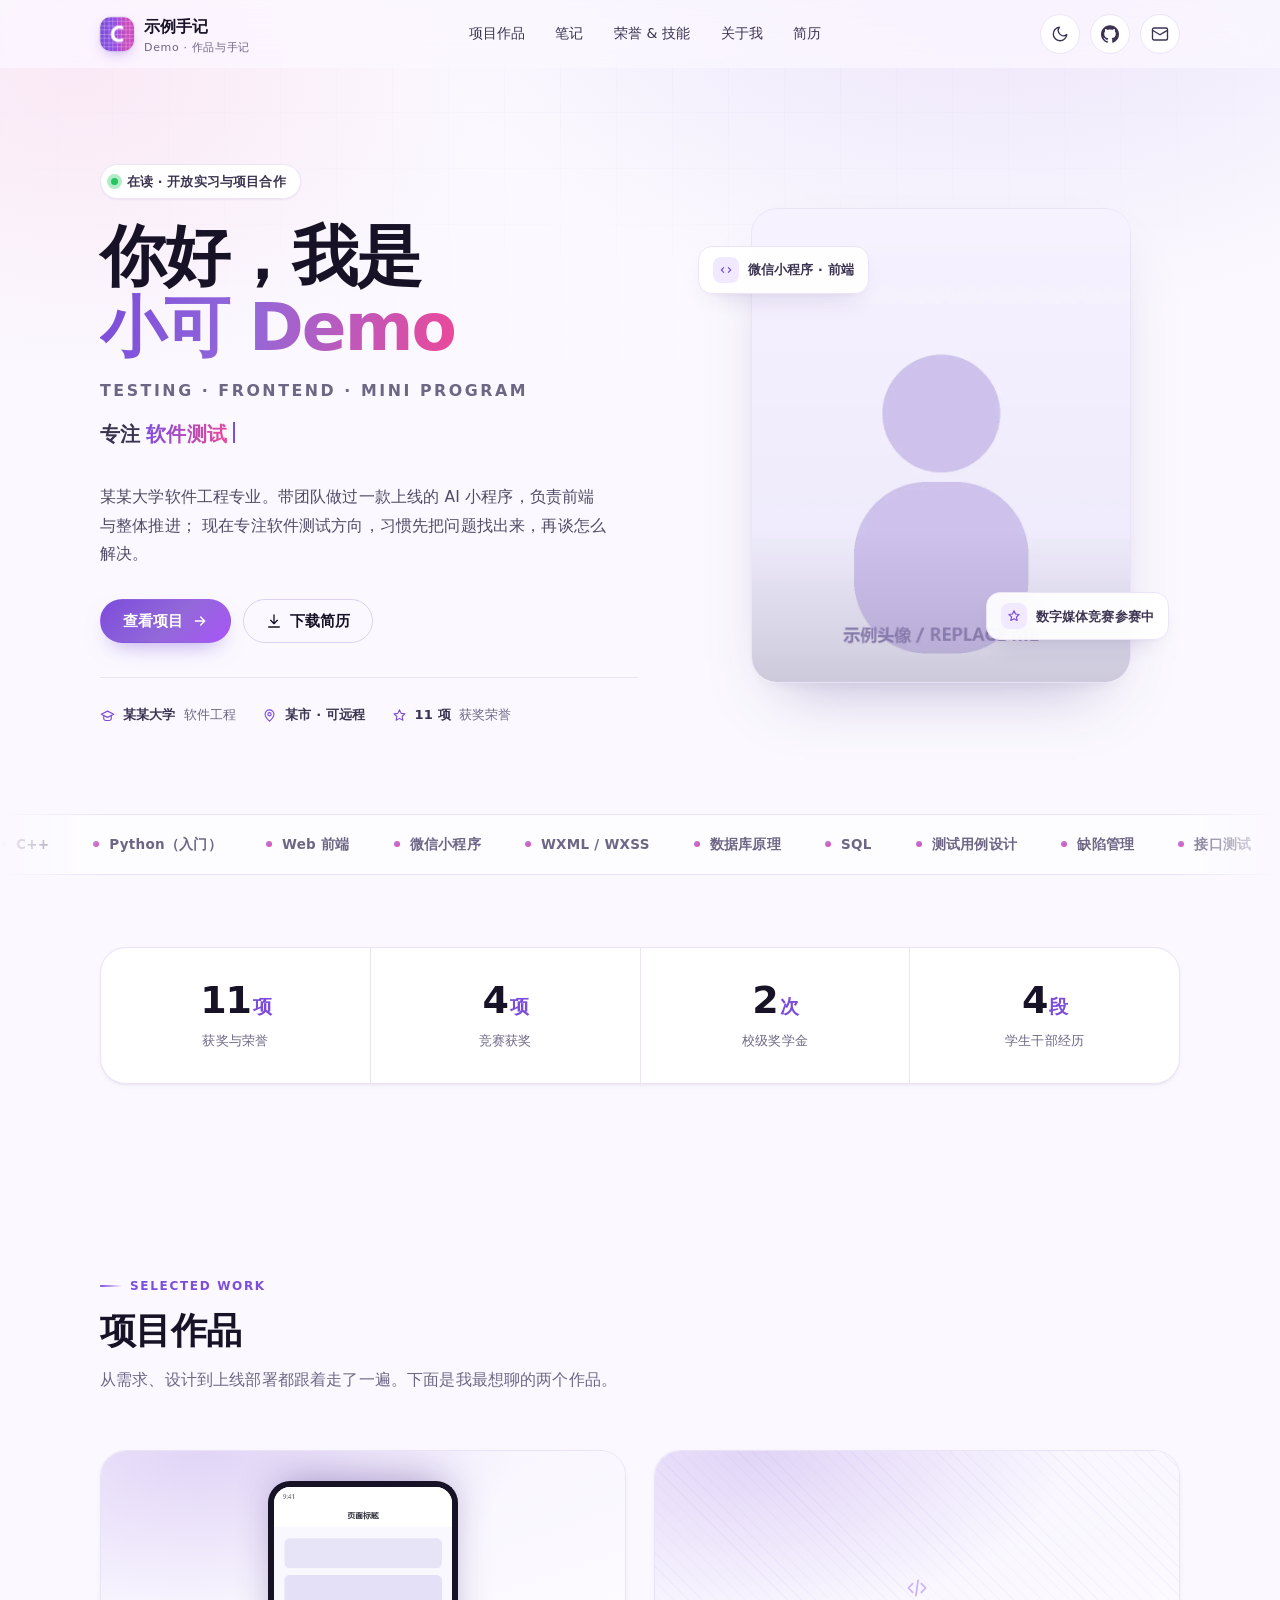
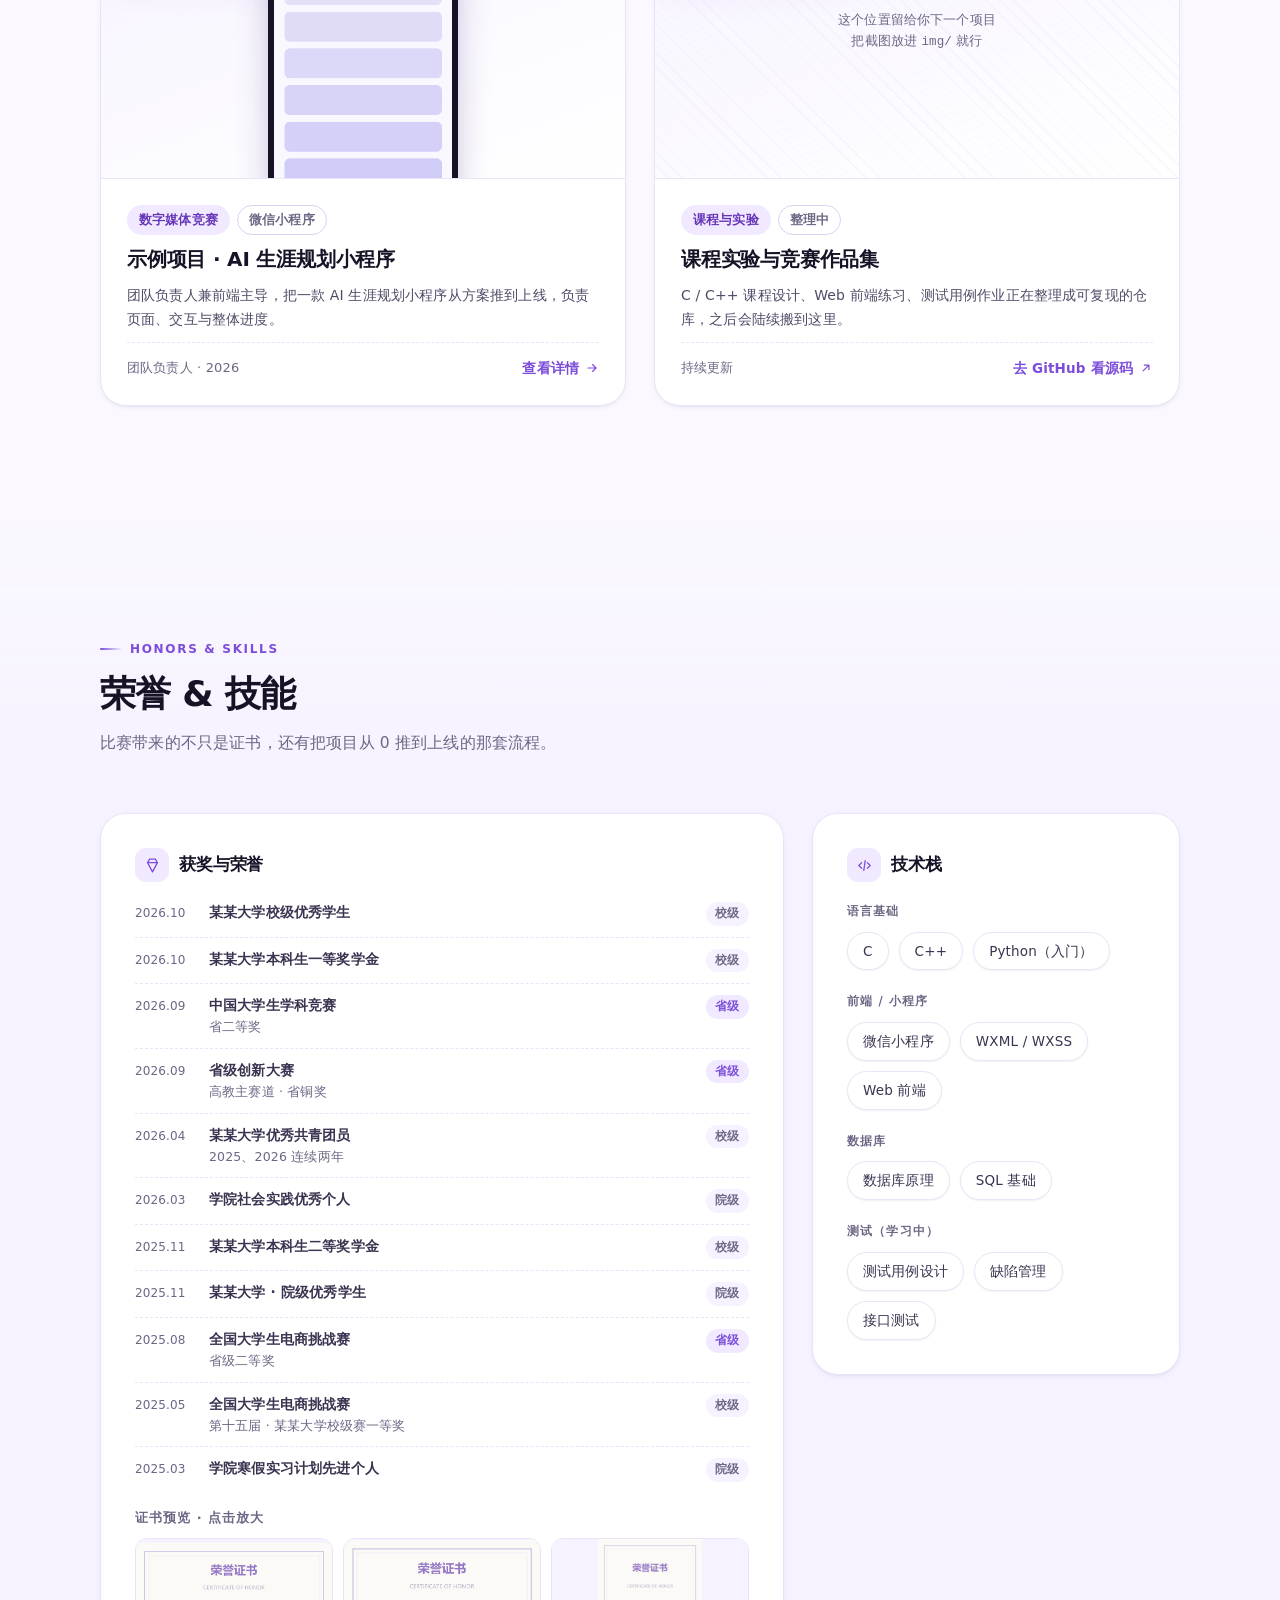
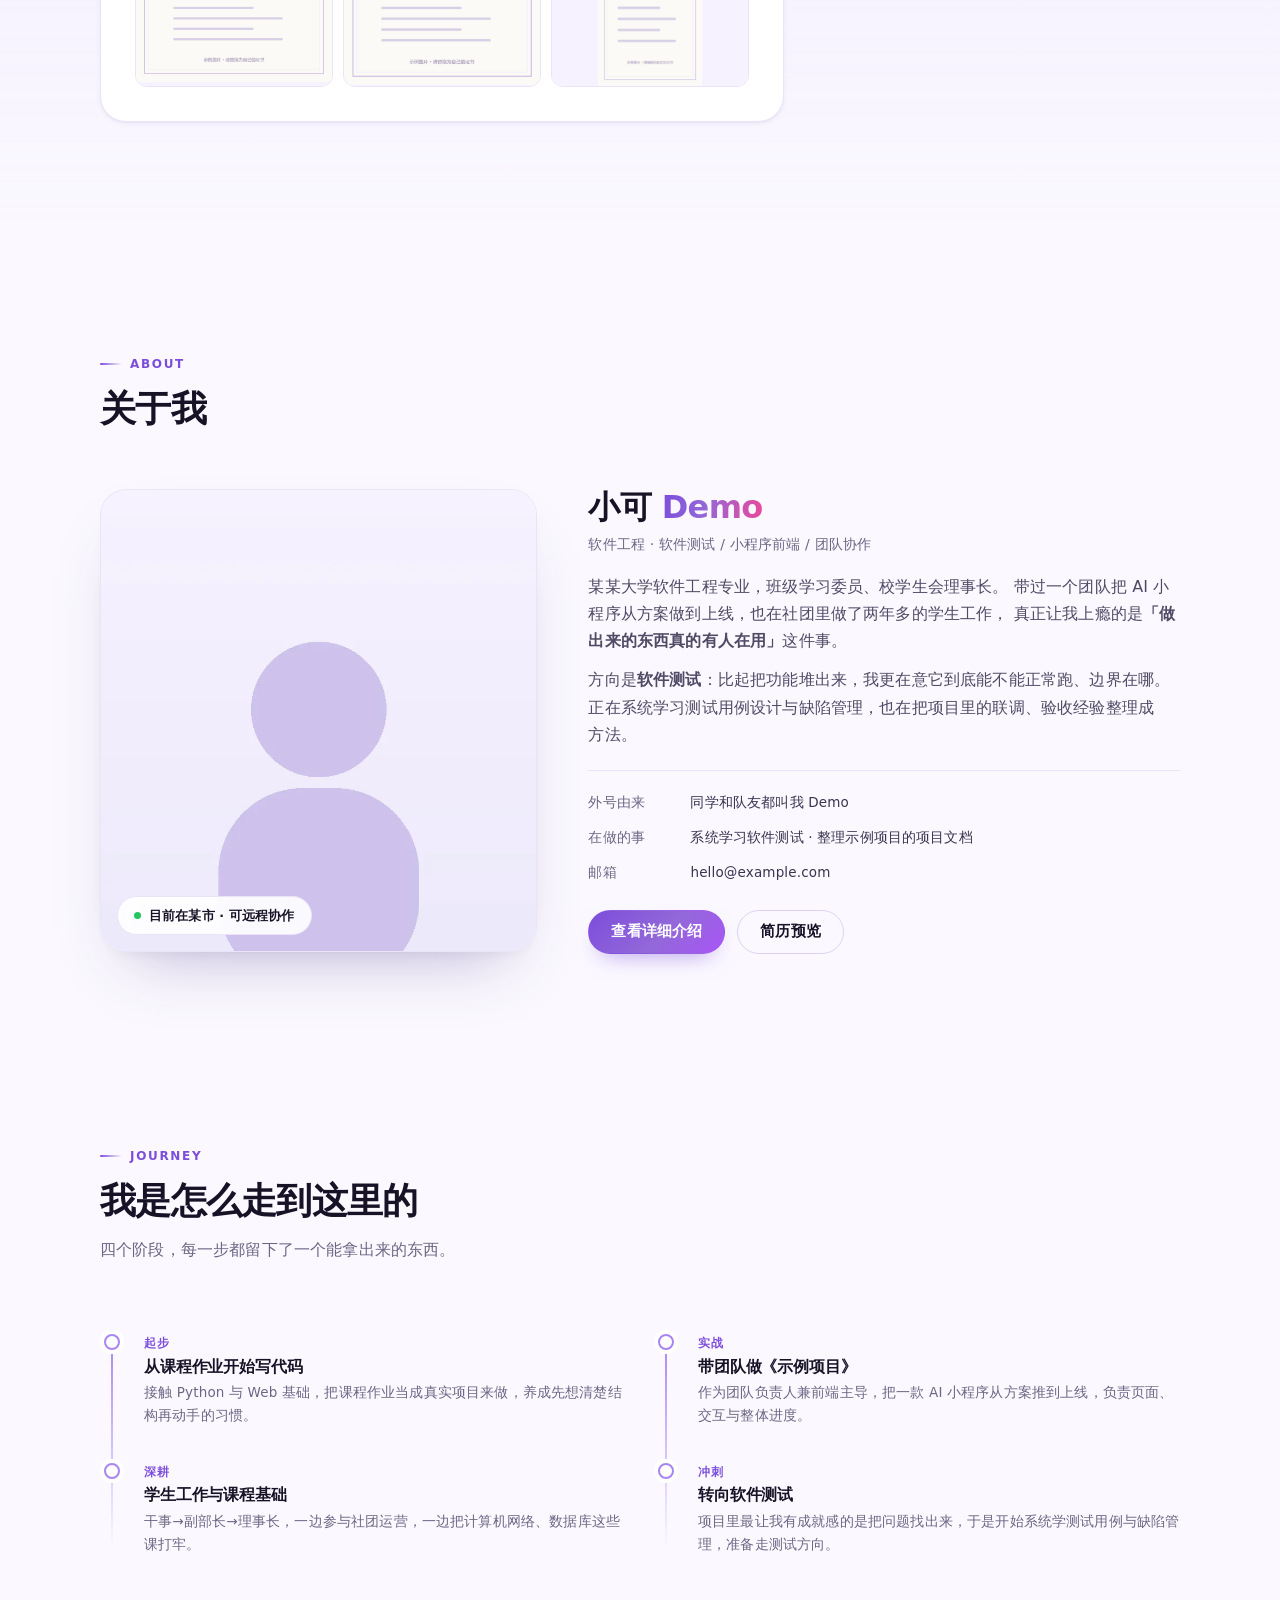
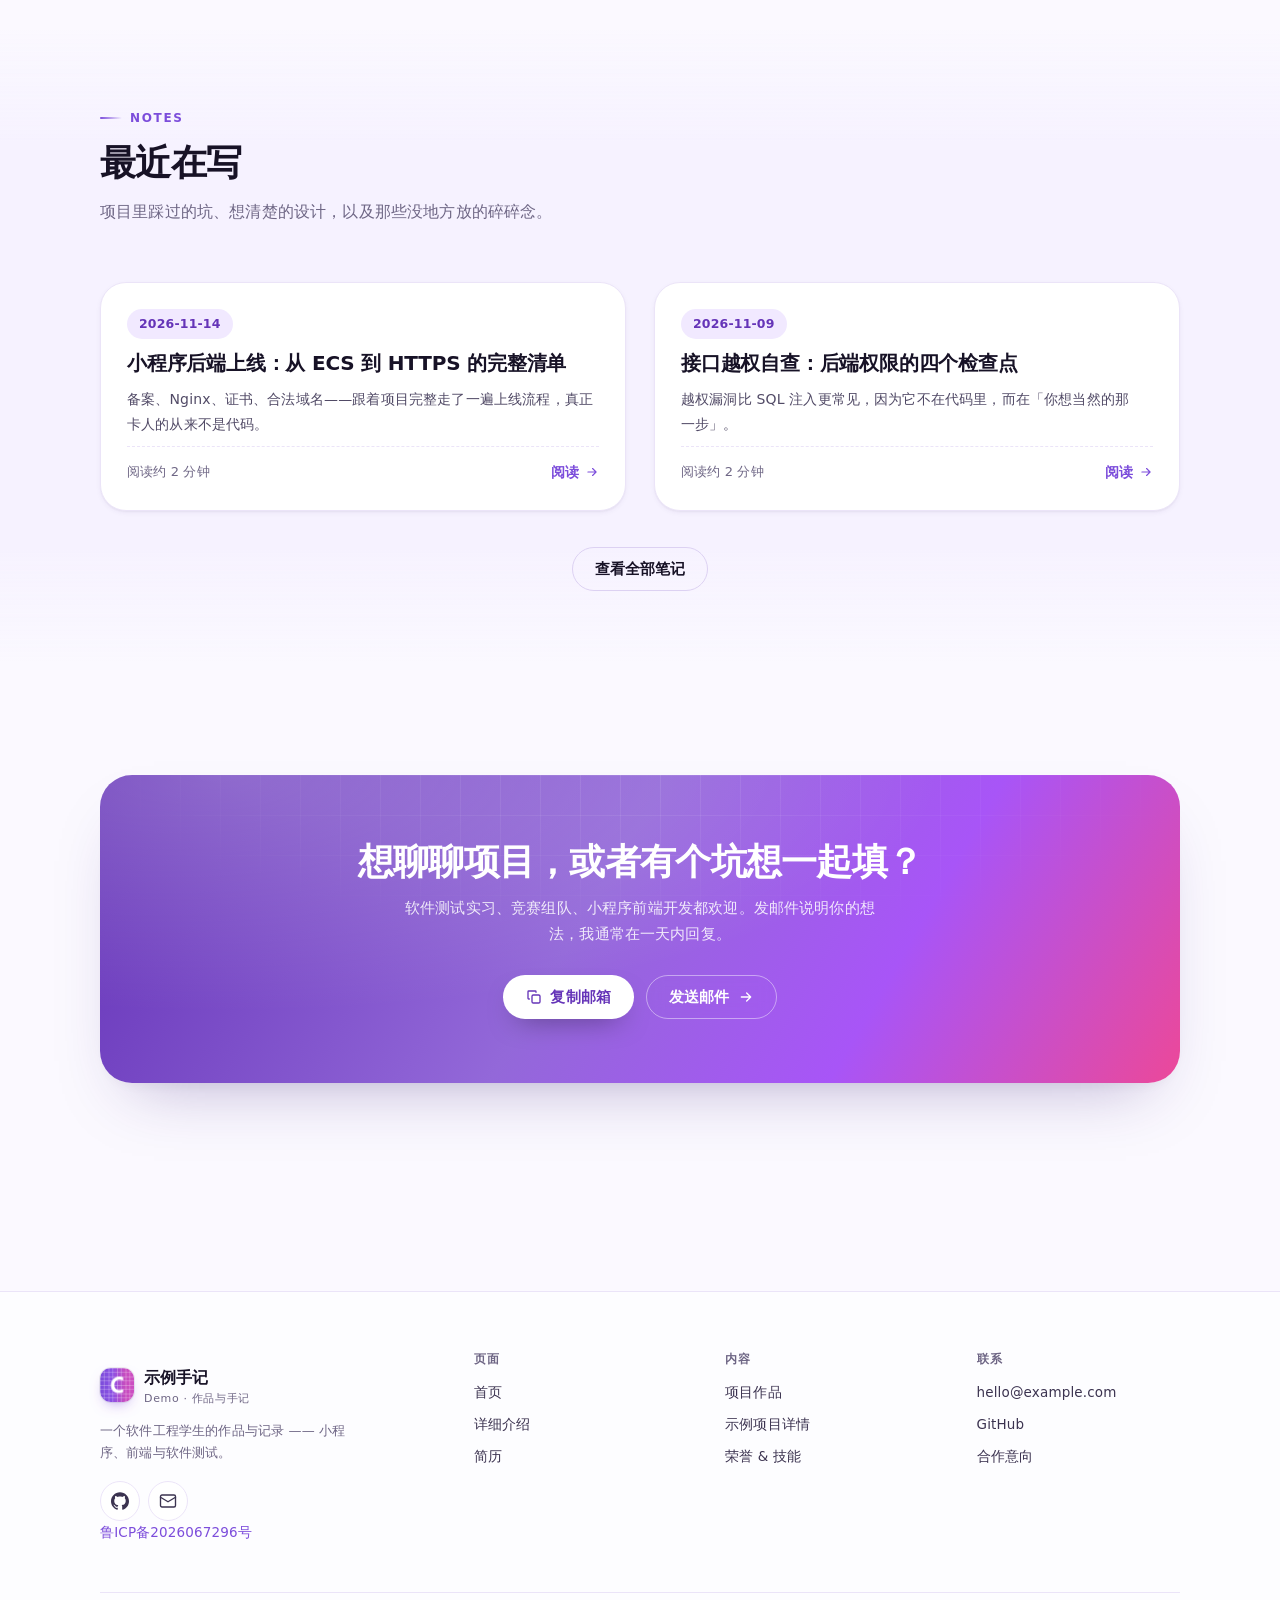
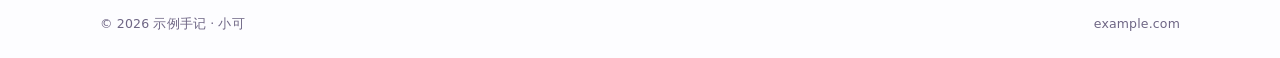
==== index.html @ 7bf8a76c "初始化：个人网站模板（纯静态 · 零依赖） - 首页 / 关于我 / 项目详情 / 简历 / 笔记 / 404 六个页面 - 响应式 + 深色模式 + 画廊灯箱 + 简历按设备切换 - 所有个人内容已" ====
<!DOCTYPE html>
<html lang="zh-CN" data-theme="light">
<head>
    <meta charset="UTF-8">
    <meta name="viewport" content="width=device-width, initial-scale=1">
    <title>小可 | 示例手记</title>
    <meta name="description" content="小可，某某大学软件工程在读。方向软件测试，带团队做过 AI 小程序、负责前端与项目推进，作品《示例项目》团队负责人。">
    <meta name="author" content="小可">
    <meta name="keywords" content="小可,Demo,某某大学,软件工程,软件测试,微信小程序,前端开发,个人作品集">
    <meta name="theme-color" content="#FBF9FF">
    <meta name="robots" content="index,follow">
    <link rel="canonical" href="https://example.com/">

    <!-- 分享卡片：微信/QQ/微博/Twitter 抓取这些标签 -->
    <meta property="og:type" content="profile">
    <meta property="og:site_name" content="示例手记">
    <meta property="og:locale" content="zh_CN">
    <meta property="og:title" content="小可 | 软件工程 · AI 应用与小程序开发">
    <meta property="og:description" content="软件测试方向，带团队做过 AI 小程序、负责前端与项目推进。作品《示例项目》团队负责人。">
    <meta property="og:url" content="https://example.com/">
    <meta property="og:image" content="https://example.com/img/og-cover.jpg">
    <meta property="og:image:width" content="1200">
    <meta property="og:image:height" content="630">
    <meta name="twitter:card" content="summary_large_image">
    <meta name="twitter:title" content="小可 | 软件工程 · AI 应用与小程序开发">
    <meta name="twitter:description" content="软件测试方向，带团队做过 AI 小程序、负责前端与项目推进。">
    <meta name="twitter:image" content="https://example.com/img/og-cover.jpg">

    <link rel="icon" href="favicon.ico" sizes="any">
    <link rel="icon" href="img/favicon-32.png" type="image/png" sizes="32x32">
    <link rel="apple-touch-icon" href="img/apple-touch-icon.png">
    <link rel="manifest" href="site.webmanifest">
    <link rel="stylesheet" href="css/main.css?v=20261116a">

    <!-- 先套用主题，避免暗色模式下刷新闪白；同时标记 JS 可用 -->
    <script>
        (function () {
            var root = document.documentElement;
            try {
                var t = localStorage.getItem('coco-theme');
                if (!t) t = matchMedia('(prefers-color-scheme: dark)').matches ? 'dark' : 'light';
                root.setAttribute('data-theme', t);
            } catch (e) {}
            root.classList.add('js');
            /* 兜底：2.5 秒后动画脚本仍未接手，就把内容全部显示出来，避免白屏 */
            setTimeout(function () {
                if (!root.hasAttribute('data-reveal-ready')) root.classList.remove('js');
            }, 2500);
        })();
    </script>
    <script src="js/main.js?v=20261116a" defer></script>
    <script src="js/analytics.js?v=20261116a" defer></script>

    <script type="application/ld+json">
    {
      "@context": "https://schema.org",
      "@type": "Person",
      "name": "小可",
      "alternateName": "Demo",
      "url": "https://example.com/",
      "image": "https://example.com/img/avatar.jpg",
      "jobTitle": "软件工程学生",
      "school": "某某大学",
      "knowsAbout": ["Python", "Django", "微信小程序", "PostgreSQL", "大模型应用"],
      "award": [
        "第19届中国大学生学科竞赛 省二等奖",
        "全国大学生电商挑战赛 省级二等奖",
        "全国大学生电商挑战赛 某某大学校级赛一等奖",
        "某某大学本科生一等奖学金",
        "某某大学校级优秀学生",
        "某某大学优秀共青团员"
      ],
      "description": "某某大学软件工程专业学生，方向软件测试，带团队做过 AI 小程序并负责前端与项目推进。"
    }
    </script>
</head>
<body>
    <a class="skip-link" href="#main">跳到主要内容</a>
    <div class="scroll-progress" aria-hidden="true"></div>

    <!-- ================= 导航 ================= -->
    <header class="nav">
        <div class="nav__inner">
            <a class="brand" href="index.html" aria-label="示例手记，返回首页">
                <span class="brand__mark" aria-hidden="true">C</span>
                <span>示例手记<span class="brand__sub">Demo · 作品与手记</span></span>
            </a>

            <nav class="nav__links" id="nav-links" aria-label="主导航">
                <a href="index.html#project" data-nav="project">项目作品</a>
                <a href="notes/index.html" data-nav="notes">笔记</a>
                <a href="index.html#award" data-nav="award">荣誉 &amp; 技能</a>
                <a href="about.html" data-nav="about">关于我</a>
                <a href="resume.html" data-nav="resume">简历</a>
            </nav>

            <div class="nav__actions">
                <button class="icon-btn" type="button" data-theme-toggle aria-label="切换深色模式" aria-pressed="false">
                    <svg class="i-moon" viewBox="0 0 24 24" fill="none" stroke="currentColor" stroke-width="1.8" stroke-linecap="round" stroke-linejoin="round" aria-hidden="true"><path d="M21 12.8A9 9 0 1 1 11.2 3a7 7 0 0 0 9.8 9.8Z"/></svg>
                    <svg class="i-sun" viewBox="0 0 24 24" fill="none" stroke="currentColor" stroke-width="1.8" stroke-linecap="round" stroke-linejoin="round" aria-hidden="true"><circle cx="12" cy="12" r="4"/><path d="M12 2v2M12 20v2M2 12h2M20 12h2M4.9 4.9l1.4 1.4M17.7 17.7l1.4 1.4M19.1 4.9l-1.4 1.4M6.3 17.7l-1.4 1.4"/></svg>
                </button>
                <a class="icon-btn" href="https://github.com/your-github" target="_blank" rel="noopener" aria-label="GitHub" data-track="github">
                    <svg viewBox="0 0 24 24" fill="currentColor" aria-hidden="true"><path d="M12 .297c-6.63 0-12 5.373-12 12 0 5.303 3.438 9.8 8.205 11.385.6.113.82-.258.82-.577 0-.285-.01-1.04-.015-2.04-3.338.724-4.042-1.61-4.042-1.61C4.422 18.07 3.633 17.7 3.633 17.7c-1.087-.744.084-.729.084-.729 1.205.084 1.838 1.236 1.838 1.236 1.07 1.835 2.809 1.305 3.495.998.108-.776.417-1.305.76-1.605-2.665-.3-5.466-1.332-5.466-5.93 0-1.31.465-2.38 1.235-3.22-.135-.303-.54-1.523.105-3.176 0 0 1.005-.322 3.3 1.23.96-.267 1.98-.399 3-.405 1.02.006 2.04.138 3 .405 2.28-1.552 3.285-1.23 3.285-1.23.645 1.653.24 2.873.12 3.176.765.84 1.23 1.91 1.23 3.22 0 4.61-2.805 5.625-5.475 5.92.42.36.81 1.096.81 2.22 0 1.606-.015 2.896-.015 3.286 0 .315.21.69.825.57C20.565 22.092 24 17.592 24 12.297c0-6.627-5.373-12-12-12"/></svg>
                </a>
                <a class="icon-btn" href="mailto:hello@example.com" aria-label="邮箱" data-track="email-click">
                    <svg viewBox="0 0 24 24" fill="none" stroke="currentColor" stroke-width="1.8" stroke-linecap="round" stroke-linejoin="round" aria-hidden="true"><rect x="2" y="4" width="20" height="16" rx="2"/><path d="m2 7 10 6 10-6"/></svg>
                </a>
                <button class="nav__toggle" type="button" aria-label="打开菜单" aria-expanded="false" aria-controls="nav-links">
                    <span></span><span></span><span></span>
                </button>
            </div>
        </div>
    </header>

    <main id="main">
        <!-- ================= 首屏 ================= -->
        <section class="hero">
            <div class="wrap hero__grid">
                <div class="hero__copy">
                    <span class="status-badge" data-reveal>
                        <span class="pulse" aria-hidden="true"></span>
                        在读 · 开放实习与项目合作
                    </span>

                    <h1 class="hero__title" data-reveal style="--d:60ms">
                        你好，我是
                        <span class="gradient-text">小可&nbsp;Demo</span>
                        <span class="en">Testing · Frontend · Mini Program</span>
                    </h1>

                    <p class="rotator" data-reveal style="--d:120ms"
                       data-rotator='["软件测试","微信小程序","前端开发","团队统筹"]'>
                        专注 <span class="rotator__text">软件测试</span><i class="rotator__caret" aria-hidden="true"></i>
                    </p>

                    <p class="hero__desc" data-reveal style="--d:180ms">
                        某某大学软件工程专业。带团队做过一款上线的 AI 小程序，负责前端与整体推进；
                        现在专注软件测试方向，习惯先把问题找出来，再谈怎么解决。
                    </p>

                    <div class="hero__cta" data-reveal style="--d:240ms">
                        <a class="btn btn--primary" href="#project">
                            查看项目
                            <svg viewBox="0 0 24 24" fill="none" stroke="currentColor" stroke-width="2" stroke-linecap="round" stroke-linejoin="round" aria-hidden="true"><path d="M5 12h14M13 6l6 6-6 6"/></svg>
                        </a>
                        <a class="btn btn--ghost" href="resume.pdf" download data-track="resume-download">
                            <svg viewBox="0 0 24 24" fill="none" stroke="currentColor" stroke-width="2" stroke-linecap="round" stroke-linejoin="round" aria-hidden="true"><path d="M12 3v12M7 11l5 5 5-5M4 21h16"/></svg>
                            下载简历
                        </a>
                    </div>

                    <div class="hero__facts" data-reveal style="--d:300ms">
                        <span class="fact">
                            <svg viewBox="0 0 24 24" fill="none" stroke="currentColor" stroke-width="1.8" stroke-linecap="round" stroke-linejoin="round" aria-hidden="true"><path d="M22 10 12 5 2 10l10 5 10-5Z"/><path d="M6 12v5c0 1.7 2.7 3 6 3s6-1.3 6-3v-5"/></svg>
                            <b>某某大学</b> 软件工程
                        </span>
                        <span class="fact">
                            <svg viewBox="0 0 24 24" fill="none" stroke="currentColor" stroke-width="1.8" stroke-linecap="round" stroke-linejoin="round" aria-hidden="true"><path d="M12 21s7-6.3 7-11a7 7 0 1 0-14 0c0 4.7 7 11 7 11Z"/><circle cx="12" cy="10" r="2.6"/></svg>
                            <b>某市 · 可远程</b>
                        </span>
                        <span class="fact">
                            <svg viewBox="0 0 24 24" fill="none" stroke="currentColor" stroke-width="1.8" stroke-linecap="round" stroke-linejoin="round" aria-hidden="true"><path d="m12 3 2.6 5.6 6.1.8-4.5 4.2 1.2 6-5.4-3-5.4 3 1.2-6L3.3 9.4l6.1-.8L12 3Z"/></svg>
                            <b>11 项</b> 获奖荣誉
                        </span>
                    </div>
                </div>

                <div class="portrait" data-reveal style="--d:200ms">
                    <div class="portrait__frame" data-fallback-host>
                        <picture>
                            <source srcset="img/avatar.webp" type="image/webp">
                            <img src="img/avatar.jpg" alt="小可的照片" width="800" height="1066" data-fallback fetchpriority="high">
                        </picture>
                        <div class="portrait__empty">
                            <svg viewBox="0 0 24 24" width="28" height="28" fill="none" stroke="currentColor" stroke-width="1.6" stroke-linecap="round" aria-hidden="true"><circle cx="12" cy="8" r="4"/><path d="M4 21a8 8 0 0 1 16 0"/></svg>
                            <span>把照片放到<br><code>img/avatar.jpg</code></span>
                        </div>
                    </div>

                    <div class="float-card float-card--tl">
                        <span class="ic" aria-hidden="true">
                            <svg viewBox="0 0 24 24" fill="none" stroke="currentColor" stroke-width="2" stroke-linecap="round" stroke-linejoin="round"><path d="m8 8-4 4 4 4M16 8l4 4-4 4"/></svg>
                        </span>
                        微信小程序 · 前端
                    </div>
                    <div class="float-card float-card--br">
                        <span class="ic" aria-hidden="true">
                            <svg viewBox="0 0 24 24" fill="none" stroke="currentColor" stroke-width="2" stroke-linecap="round" stroke-linejoin="round"><path d="m12 3 2.6 5.6 6.1.8-4.5 4.2 1.2 6-5.4-3-5.4 3 1.2-6L3.3 9.4l6.1-.8L12 3Z"/></svg>
                        </span>
                        数字媒体竞赛参赛中
                    </div>
                </div>
            </div>
        </section>

        <!-- ================= 技能跑马灯 ================= -->
        <div class="marquee" aria-hidden="true">
            <div class="marquee__track">
                <div class="marquee__group">
                    <span class="marquee__item">C++</span>
                    <span class="marquee__item">Python（入门）</span>
                    <span class="marquee__item">Web 前端</span>
                    <span class="marquee__item">微信小程序</span>
                    <span class="marquee__item">WXML / WXSS</span>
                    <span class="marquee__item">数据库原理</span>
                    <span class="marquee__item">SQL</span>
                    <span class="marquee__item">测试用例设计</span>
                    <span class="marquee__item">缺陷管理</span>
                    <span class="marquee__item">接口测试</span>
                </div>
                <div class="marquee__group">
                    <span class="marquee__item">C++</span>
                    <span class="marquee__item">Python（入门）</span>
                    <span class="marquee__item">Web 前端</span>
                    <span class="marquee__item">微信小程序</span>
                    <span class="marquee__item">WXML / WXSS</span>
                    <span class="marquee__item">数据库原理</span>
                    <span class="marquee__item">SQL</span>
                    <span class="marquee__item">测试用例设计</span>
                    <span class="marquee__item">缺陷管理</span>
                    <span class="marquee__item">接口测试</span>
                </div>
            </div>
        </div>

        <!-- ================= 数据 ================= -->
        <section class="section section--tight">
            <div class="wrap">
                <div class="stats" data-reveal>
                    <div class="stat">
                        <span class="stat__num"><span data-count="11">0</span><span class="suffix">项</span></span>
                        <span class="stat__label">获奖与荣誉</span>
                    </div>
                    <div class="stat">
                        <span class="stat__num"><span data-count="4">0</span><span class="suffix">项</span></span>
                        <span class="stat__label">竞赛获奖</span>
                    </div>
                    <div class="stat">
                        <span class="stat__num"><span data-count="2">0</span><span class="suffix">次</span></span>
                        <span class="stat__label">校级奖学金</span>
                    </div>
                    <div class="stat">
                        <span class="stat__num"><span data-count="4">0</span><span class="suffix">段</span></span>
                        <span class="stat__label">学生干部经历</span>
                    </div>
                </div>
            </div>
        </section>

        <!-- ================= 项目作品 ================= -->
        <section class="section" id="project">
            <div class="wrap">
                <div class="section-head" data-reveal>
                    <span class="eyebrow">Selected Work</span>
                    <h2 class="section-title">项目作品</h2>
                    <p class="section-desc">从需求、设计到上线部署都跟着走了一遍。下面是我最想聊的两个作品。</p>
                </div>

                <div class="cards">
                    <!-- 项目一 -->
                    <article class="card" data-reveal>
                        <div class="card__media card__media--phone" data-fallback-host>
                            <div class="phone">
                                <img src="img/zhiyin.png" alt="示例项目小程序界面" width="631" height="1400" loading="lazy" data-fallback>
                            </div>
                            <div class="media-placeholder">
                                <svg viewBox="0 0 24 24" fill="none" stroke="currentColor" stroke-width="1.6" stroke-linecap="round" stroke-linejoin="round" aria-hidden="true"><rect x="6" y="2" width="12" height="20" rx="3"/><path d="M11 18h2"/></svg>
                                <span>把小程序截图放到<br><code>img/zhiyin.png</code></span>
                            </div>
                        </div>
                        <div class="card__body">
                            <div class="card__meta">
                                <span class="chip">数字媒体竞赛</span>
                                <span class="chip chip--outline">微信小程序</span>
                            </div>
                            <h3 class="card__title"><a class="card__stretch" href="detail.html">示例项目 · AI 生涯规划小程序</a></h3>
                            <p class="card__text">团队负责人兼前端主导，把一款 AI 生涯规划小程序从方案推到上线，负责页面、交互与整体进度。</p>
                            <div class="card__foot">
                                <span>团队负责人 · 2026</span>
                                <span class="arrow-link">
                                    查看详情
                                    <svg viewBox="0 0 24 24" fill="none" stroke="currentColor" stroke-width="2" stroke-linecap="round" stroke-linejoin="round" aria-hidden="true"><path d="M5 12h14M13 6l6 6-6 6"/></svg>
                                </span>
                            </div>
                        </div>
                    </article>

                    <!-- 项目二：占位卡片，换成你自己的项目即可 -->
                    <article class="card" data-reveal style="--d:100ms">
                        <div class="card__media">
                            <div class="media-placeholder" style="display:grid">
                                <svg viewBox="0 0 24 24" fill="none" stroke="currentColor" stroke-width="1.6" stroke-linecap="round" stroke-linejoin="round" aria-hidden="true"><path d="m8 8-4 4 4 4M16 8l4 4-4 4"/><path d="M13 5l-2 14"/></svg>
                                <span>这个位置留给你下一个项目<br>把截图放进 <code>img/</code> 就行</span>
                            </div>
                        </div>
                        <div class="card__body">
                            <div class="card__meta">
                                <span class="chip">课程与实验</span>
                                <span class="chip chip--outline">整理中</span>
                            </div>
                            <h3 class="card__title">课程实验与竞赛作品集</h3>
                            <p class="card__text">C / C++ 课程设计、Web 前端练习、测试用例作业正在整理成可复现的仓库，之后会陆续搬到这里。</p>
                            <div class="card__foot">
                                <span>持续更新</span>
                                <a class="arrow-link" href="https://github.com/your-github" target="_blank" rel="noopener">
                                    去 GitHub 看源码
                                    <svg viewBox="0 0 24 24" fill="none" stroke="currentColor" stroke-width="2" stroke-linecap="round" stroke-linejoin="round" aria-hidden="true"><path d="M7 17 17 7M9 7h8v8"/></svg>
                                </a>
                            </div>
                        </div>
                    </article>
                </div>
            </div>
        </section>

        <!-- ================= 荣誉 & 技能 ================= -->
        <section class="section section--alt" id="award">
            <div class="wrap">
                <div class="section-head" data-reveal>
                    <span class="eyebrow">Honors &amp; Skills</span>
                    <h2 class="section-title">荣誉 &amp; 技能</h2>
                    <p class="section-desc">比赛带来的不只是证书，还有把项目从 0 推到上线的那套流程。</p>
                </div>

                <div class="grid-aside">
                    <div class="panel" data-reveal>
                        <div class="panel__head">
                            <span class="panel__icon" aria-hidden="true">
                                <svg viewBox="0 0 24 24" fill="none" stroke="currentColor" stroke-width="1.8" stroke-linecap="round" stroke-linejoin="round"><path d="M8 3h8l3 5-7 13L5 8l3-5Z"/><path d="M5 8h14"/></svg>
                            </span>
                            <h3 class="panel__title">获奖与荣誉</h3>
                        </div>
                        <div class="awards">
                            <div class="award">
                                <span class="award__date">2026.10</span>
                                <span class="award__name">某某大学校级优秀学生</span>
                                <span class="award__lv">校级</span>
                            </div>
                            <div class="award">
                                <span class="award__date">2026.10</span>
                                <span class="award__name">某某大学本科生一等奖学金</span>
                                <span class="award__lv">校级</span>
                            </div>
                            <div class="award">
                                <span class="award__date">2026.09</span>
                                <span class="award__name">中国大学生学科竞赛<span>省二等奖</span></span>
                                <span class="award__lv award__lv--top">省级</span>
                            </div>
                            <div class="award">
                                <span class="award__date">2026.09</span>
                                <span class="award__name">省级创新大赛<span>高教主赛道 · 省铜奖</span></span>
                                <span class="award__lv award__lv--top">省级</span>
                            </div>
                            <div class="award">
                                <span class="award__date">2026.04</span>
                                <span class="award__name">某某大学优秀共青团员<span>2025、2026 连续两年</span></span>
                                <span class="award__lv">校级</span>
                            </div>
                            <div class="award">
                                <span class="award__date">2026.03</span>
                                <span class="award__name">学院社会实践优秀个人</span>
                                <span class="award__lv">院级</span>
                            </div>
                            <div class="award">
                                <span class="award__date">2025.11</span>
                                <span class="award__name">某某大学本科生二等奖学金</span>
                                <span class="award__lv">校级</span>
                            </div>
                            <div class="award">
                                <span class="award__date">2025.11</span>
                                <span class="award__name">某某大学 · 院级优秀学生</span>
                                <span class="award__lv">院级</span>
                            </div>
                            <div class="award">
                                <span class="award__date">2025.08</span>
                                <span class="award__name">全国大学生电商挑战赛<span>省级二等奖</span></span>
                                <span class="award__lv award__lv--top">省级</span>
                            </div>
                            <div class="award">
                                <span class="award__date">2025.05</span>
                                <span class="award__name">全国大学生电商挑战赛<span>第十五届 · 某某大学校级赛一等奖</span></span>
                                <span class="award__lv">校级</span>
                            </div>
                            <div class="award">
                                <span class="award__date">2025.03</span>
                                <span class="award__name">学院寒假实习计划先进个人</span>
                                <span class="award__lv">院级</span>
                            </div>
                        </div>

                        <h4 style="margin-top:28px;font-size:13px;color:var(--muted);letter-spacing:.08em;text-transform:uppercase;">证书预览 · 点击放大</h4>
                        <div class="media-grid media-grid--certs" style="margin-top:12px;">
                            <figure class="shot" data-lightbox-item data-fallback-host>
                                <img src="img/cert1.jpg" alt="荣誉证书 1" loading="lazy" data-fallback>
                                <div class="media-placeholder"><span>证书 1<br>待补充</span></div>
                            </figure>
                            <figure class="shot" data-lightbox-item data-fallback-host>
                                <img src="img/cert2.jpg" alt="荣誉证书 2" loading="lazy" data-fallback>
                                <div class="media-placeholder"><span>证书 2<br>待补充</span></div>
                            </figure>
                            <figure class="shot" data-lightbox-item data-fallback-host>
                                <img src="img/cert3.jpg" alt="荣誉证书 3" loading="lazy" data-fallback>
                                <div class="media-placeholder"><span>证书 3<br>待补充</span></div>
                            </figure>
                        </div>
                    </div>

                    <div class="panel" data-reveal style="--d:80ms">
                        <div class="panel__head">
                            <span class="panel__icon" aria-hidden="true">
                                <svg viewBox="0 0 24 24" fill="none" stroke="currentColor" stroke-width="1.8" stroke-linecap="round" stroke-linejoin="round"><path d="m8 8-4 4 4 4M16 8l4 4-4 4"/><path d="M13 5l-2 14"/></svg>
                            </span>
                            <h3 class="panel__title">技术栈</h3>
                        </div>
                        <div class="skillgroups">
                            <div class="skillgroup">
                                <span class="skillgroup__label">语言基础</span>
                                <div class="tagwall">
                                    <span class="tag">C</span>
                                    <span class="tag">C++</span>
                                    <span class="tag">Python（入门）</span>
                                </div>
                            </div>
                            <div class="skillgroup">
                                <span class="skillgroup__label">前端 / 小程序</span>
                                <div class="tagwall">
                                    <span class="tag">微信小程序</span>
                                    <span class="tag">WXML / WXSS</span>
                                    <span class="tag">Web 前端</span>
                                </div>
                            </div>
                            <div class="skillgroup">
                                <span class="skillgroup__label">数据库</span>
                                <div class="tagwall">
                                    <span class="tag">数据库原理</span>
                                    <span class="tag">SQL 基础</span>
                                </div>
                            </div>
                            <div class="skillgroup">
                                <span class="skillgroup__label">测试（学习中）</span>
                                <div class="tagwall">
                                    <span class="tag">测试用例设计</span>
                                    <span class="tag">缺陷管理</span>
                                    <span class="tag">接口测试</span>
                                </div>
                            </div>
                        </div>
                    </div>
                </div>
            </div>
        </section>

        <!-- ================= 关于我 ================= -->
        <section class="section" id="about">
            <div class="wrap">
                <div class="section-head" data-reveal>
                    <span class="eyebrow">About</span>
                    <h2 class="section-title">关于我</h2>
                </div>

                <div class="profile" data-reveal>
                    <div class="profile__photo" data-fallback-host>
                        <picture>
                            <source srcset="img/avatar.webp" type="image/webp">
                            <img src="img/avatar.jpg" alt="小可" width="800" height="1066" loading="lazy" data-fallback>
                        </picture>
                        <div class="portrait__empty">
                            <svg viewBox="0 0 24 24" width="28" height="28" fill="none" stroke="currentColor" stroke-width="1.6" stroke-linecap="round" aria-hidden="true"><circle cx="12" cy="8" r="4"/><path d="M4 21a8 8 0 0 1 16 0"/></svg>
                            <span>照片待放入 <code>img/avatar.jpg</code></span>
                        </div>
                        <span class="profile__badge">
                            <span class="pulse" style="position:relative;width:7px;height:7px;border-radius:50%;background:#22C55E;display:inline-block;"></span>
                            目前在某市 · 可远程协作
                        </span>
                    </div>

                    <div>
                        <h3 class="profile__name">小可 <span class="gradient-text">Demo</span></h3>
                        <p class="profile__role">软件工程 · 软件测试 / 小程序前端 / 团队协作</p>

                        <div class="profile__text">
                            <p>
                                某某大学软件工程专业，班级学习委员、校学生会理事长。
                                带过一个团队把 AI 小程序从方案做到上线，也在社团里做了两年多的学生工作，
                                真正让我上瘾的是<strong>「做出来的东西真的有人在用」</strong>这件事。
                            </p>
                            <p>
                                方向是<strong>软件测试</strong>：比起把功能堆出来，我更在意它到底能不能正常跑、边界在哪。
                                正在系统学习测试用例设计与缺陷管理，也在把项目里的联调、验收经验整理成方法。
                            </p>
                        </div>

                        <div class="dl">
                            <div class="dl__row"><span class="dl__k">外号由来</span><span class="dl__v">同学和队友都叫我 Demo</span></div>
                            <div class="dl__row"><span class="dl__k">在做的事</span><span class="dl__v">系统学习软件测试 · 整理示例项目的项目文档</span></div>
                            <div class="dl__row"><span class="dl__k">邮箱</span><span class="dl__v">hello@example.com</span></div>
                        </div>

                        <div class="row wrapf gap-12" style="margin-top:26px;">
                            <a class="btn btn--primary" href="about.html">查看详细介绍</a>
                            <a class="btn btn--ghost" href="resume.html">简历预览</a>
                        </div>
                    </div>
                </div>
            </div>
        </section>

        <!-- ================= 成长时间轴 ================= -->
        <section class="section section--tight" id="journey">
            <div class="wrap">
                <div class="section-head" data-reveal>
                    <span class="eyebrow">Journey</span>
                    <h2 class="section-title">我是怎么走到这里的</h2>
                    <p class="section-desc">四个阶段，每一步都留下了一个能拿出来的东西。</p>
                </div>

                <div class="grid-2" data-reveal>
                    <div class="timeline">
                        <div class="tl">
                            <span class="tl__tag">起步</span>
                            <h4 class="tl__title">从课程作业开始写代码</h4>
                            <p class="tl__text">接触 Python 与 Web 基础，把课程作业当成真实项目来做，养成先想清楚结构再动手的习惯。</p>
                        </div>
                        <div class="tl">
                            <span class="tl__tag">深耕</span>
                            <h4 class="tl__title">学生工作与课程基础</h4>
                            <p class="tl__text">干事→副部长→理事长，一边参与社团运营，一边把计算机网络、数据库这些课打牢。</p>
                        </div>
                    </div>
                    <div class="timeline">
                        <div class="tl">
                            <span class="tl__tag">实战</span>
                            <h4 class="tl__title">带团队做《示例项目》</h4>
                            <p class="tl__text">作为团队负责人兼前端主导，把一款 AI 小程序从方案推到上线，负责页面、交互与整体进度。</p>
                        </div>
                        <div class="tl">
                            <span class="tl__tag">冲刺</span>
                            <h4 class="tl__title">转向软件测试</h4>
                            <p class="tl__text">项目里最让我有成就感的是把问题找出来，于是开始系统学测试用例与缺陷管理，准备走测试方向。</p>
                        </div>
                    </div>
                </div>
            </div>
        </section>

        <!-- ================= 笔记 ================= -->
        <section class="section section--alt section--tight" id="notes">
            <div class="wrap">
                <div class="section-head" data-reveal>
                    <span class="eyebrow">Notes</span>
                    <h2 class="section-title">最近在写</h2>
                    <p class="section-desc">项目里踩过的坑、想清楚的设计，以及那些没地方放的碎碎念。</p>
                </div>
                <!-- NOTES:START -->
                <div class="cards">
                    <article class="card" data-reveal>
                        <div class="card__body">
                            <div class="card__meta"><span class="chip">2026-11-14</span></div>
                            <h3 class="card__title"><a class="card__stretch" href="notes/2026-11-14-deploy-https.html">小程序后端上线：从 ECS 到 HTTPS 的完整清单</a></h3>
                            <p class="card__text">备案、Nginx、证书、合法域名——跟着项目完整走了一遍上线流程，真正卡人的从来不是代码。</p>
                            <div class="card__foot">
                                <span>阅读约 2 分钟</span>
                                <span class="arrow-link">阅读
                                    <svg viewBox="0 0 24 24" fill="none" stroke="currentColor" stroke-width="2" stroke-linecap="round" stroke-linejoin="round" aria-hidden="true"><path d="M5 12h14M13 6l6 6-6 6"/></svg>
                                </span>
                            </div>
                        </div>
                    </article>
                    <article class="card" data-reveal>
                        <div class="card__body">
                            <div class="card__meta"><span class="chip">2026-11-09</span></div>
                            <h3 class="card__title"><a class="card__stretch" href="notes/2026-11-09-api-permission-audit.html">接口越权自查：后端权限的四个检查点</a></h3>
                            <p class="card__text">越权漏洞比 SQL 注入更常见，因为它不在代码里，而在「你想当然的那一步」。</p>
                            <div class="card__foot">
                                <span>阅读约 2 分钟</span>
                                <span class="arrow-link">阅读
                                    <svg viewBox="0 0 24 24" fill="none" stroke="currentColor" stroke-width="2" stroke-linecap="round" stroke-linejoin="round" aria-hidden="true"><path d="M5 12h14M13 6l6 6-6 6"/></svg>
                                </span>
                            </div>
                        </div>
                    </article>
                </div>
                <!-- NOTES:END -->
                <div class="row wrapf" style="justify-content:center;margin-top:36px;" data-reveal>
                    <a class="btn btn--ghost" href="notes/index.html">查看全部笔记</a>
                </div>
            </div>
        </section>

        <!-- ================= 联系 ================= -->
        <section class="section" id="contact">
            <div class="wrap">
                <div class="cta" data-reveal>
                    <h2 class="cta__title">想聊聊项目，或者有个坑想一起填？</h2>
                    <p class="cta__text">
                        软件测试实习、竞赛组队、小程序前端开发都欢迎。发邮件说明你的想法，我通常在一天内回复。
                    </p>
                    <div class="cta__actions">
                        <button class="btn btn--primary" type="button" data-copy="hello@example.com" data-track="copy-email">
                            <svg viewBox="0 0 24 24" fill="none" stroke="currentColor" stroke-width="2" stroke-linecap="round" stroke-linejoin="round" aria-hidden="true"><rect x="9" y="9" width="12" height="12" rx="2"/><path d="M5 15H4a1 1 0 0 1-1-1V4a1 1 0 0 1 1-1h10a1 1 0 0 1 1 1v1"/></svg>
                            复制邮箱
                        </button>
                        <a class="btn btn--ghost" href="mailto:hello@example.com" data-track="email-click">
                            发送邮件
                            <svg viewBox="0 0 24 24" fill="none" stroke="currentColor" stroke-width="2" stroke-linecap="round" stroke-linejoin="round" aria-hidden="true"><path d="M5 12h14M13 6l6 6-6 6"/></svg>
                        </a>
                    </div>
                </div>
            </div>
        </section>
    </main>

    <!-- ================= 页脚 ================= -->
    <footer class="footer">
        <div class="wrap">
            <div class="footer__grid">
                <div class="footer__brand">
                    <a class="brand" href="index.html">
                        <span class="brand__mark" aria-hidden="true">C</span>
                        <span>示例手记<span class="brand__sub">Demo · 作品与手记</span></span>
                    </a>
                    <p>一个软件工程学生的作品与记录 —— 小程序、前端与软件测试。</p>
                    <div class="footer__social">
                        <a class="icon-btn" href="https://github.com/your-github" target="_blank" rel="noopener" aria-label="GitHub" data-track="github">
                            <svg viewBox="0 0 24 24" fill="currentColor" aria-hidden="true"><path d="M12 .297c-6.63 0-12 5.373-12 12 0 5.303 3.438 9.8 8.205 11.385.6.113.82-.258.82-.577 0-.285-.01-1.04-.015-2.04-3.338.724-4.042-1.61-4.042-1.61C4.422 18.07 3.633 17.7 3.633 17.7c-1.087-.744.084-.729.084-.729 1.205.084 1.838 1.236 1.838 1.236 1.07 1.835 2.809 1.305 3.495.998.108-.776.417-1.305.76-1.605-2.665-.3-5.466-1.332-5.466-5.93 0-1.31.465-2.38 1.235-3.22-.135-.303-.54-1.523.105-3.176 0 0 1.005-.322 3.3 1.23.96-.267 1.98-.399 3-.405 1.02.006 2.04.138 3 .405 2.28-1.552 3.285-1.23 3.285-1.23.645 1.653.24 2.873.12 3.176.765.84 1.23 1.91 1.23 3.22 0 4.61-2.805 5.625-5.475 5.92.42.36.81 1.096.81 2.22 0 1.606-.015 2.896-.015 3.286 0 .315.21.69.825.57C20.565 22.092 24 17.592 24 12.297c0-6.627-5.373-12-12-12"/></svg>
                        </a>
                        <a class="icon-btn" href="mailto:hello@example.com" aria-label="邮箱">
                            <svg viewBox="0 0 24 24" fill="none" stroke="currentColor" stroke-width="1.8" stroke-linecap="round" stroke-linejoin="round" aria-hidden="true"><rect x="2" y="4" width="20" height="16" rx="2"/><path d="m2 7 10 6 10-6"/></svg>
                        </a>
                    </div>
                </div>

                <div class="footer__col">
                    <h4>页面</h4>
                    <ul>
                        <li><a href="index.html">首页</a></li>
                        <li><a href="about.html">详细介绍</a></li>
                        <li><a href="resume.html">简历</a></li>
                    </ul>
                </div>

                <div class="footer__col">
                    <h4>内容</h4>
                    <ul>
                        <li><a href="index.html#project">项目作品</a></li>
                        <li><a href="detail.html">示例项目详情</a></li>
                        <li><a href="index.html#award">荣誉 &amp; 技能</a></li>
                    </ul>
                </div>

                <div class="footer__col">
                    <h4>联系</h4>
                    <ul>
                        <li><a href="mailto:hello@example.com">hello@example.com</a></li>
                        <li><a href="https://github.com/your-github" target="_blank" rel="noopener">GitHub</a></li>
                        <li><a href="index.html#contact">合作意向</a></li>
                    </ul>
                </div>
            </div>

            <!-- 备案号：备案通过后，把下面这行放进 footer__bottom 里并去掉注释-->
                 <a href="https://beian.miit.gov.cn/" target="_blank" rel="noopener">鲁ICP备2026067296号</a> 
            <div class="footer__bottom">
                <span>© <span data-year>2026</span> 示例手记 · 小可</span>
                <span>example.com</span>
            </div>
        </div>
    </footer>

    <!-- 回到顶部 -->
    <button class="to-top" type="button" aria-label="回到顶部">
        <svg viewBox="0 0 24 24" fill="none" stroke="currentColor" stroke-width="2" stroke-linecap="round" stroke-linejoin="round" aria-hidden="true"><path d="M12 19V5M5 12l7-7 7 7"/></svg>
    </button>

    <!-- 证书灯箱 -->
    <div class="lightbox" data-lightbox role="dialog" aria-modal="true" aria-label="图片查看器">
        <button class="lightbox__close" type="button" data-lb-close aria-label="关闭预览">
            <svg viewBox="0 0 24 24" width="20" height="20" fill="none" stroke="currentColor" stroke-width="2" stroke-linecap="round" aria-hidden="true"><path d="M6 6l12 12M18 6 6 18"/></svg>
        </button>
        <div class="lightbox__stage">
            <button class="lightbox__nav lightbox__nav--prev" type="button" data-lb-prev aria-label="上一张">
                <svg viewBox="0 0 24 24" width="22" height="22" fill="none" stroke="currentColor" stroke-width="2" stroke-linecap="round" stroke-linejoin="round" aria-hidden="true"><path d="M15 5l-7 7 7 7"/></svg>
            </button>
            <figure class="lightbox__figure">
                <img src="" alt="">
                <figcaption class="lightbox__cap" data-lb-caption></figcaption>
            </figure>
            <button class="lightbox__nav lightbox__nav--next" type="button" data-lb-next aria-label="下一张">
                <svg viewBox="0 0 24 24" width="22" height="22" fill="none" stroke="currentColor" stroke-width="2" stroke-linecap="round" stroke-linejoin="round" aria-hidden="true"><path d="M9 5l7 7-7 7"/></svg>
            </button>
        </div>
        <div class="lightbox__bar">
            <span class="lightbox__counter" data-lb-counter></span>
            <div class="lightbox__thumbs" data-lb-thumbs></div>
        </div>
    </div>

    <!-- 轻提示 -->
    <div class="toast" role="status" aria-live="polite">
        <svg viewBox="0 0 24 24" fill="none" stroke="currentColor" stroke-width="2.4" stroke-linecap="round" stroke-linejoin="round" aria-hidden="true"><path d="M4 12l5 5L20 6"/></svg>
        <span data-toast-text></span>
    </div>
</body>
</html>
---- css/main.css ----
/* ==========================================================================
   可可手记 · 统一设计系统 v2
   一个文件管理全站：颜色令牌 / 排版 / 组件 / 布局 / 响应式 / 暗色模式
   改配色只需要改 :root 里的变量，四个页面同时生效
   ========================================================================== */

/* ---------- 1. 颜色与尺寸令牌 ---------- */
:root{
  color-scheme: light;

  /* 品牌紫：保留原有 #9368D9 作为 500 号，保证视觉记忆不变；
     文字/按钮改用更深的 600 号，解决对比度不足的问题 */
  --brand-50:#F8F4FF;
  --brand-100:#F1E9FF;
  --brand-200:#E2D3FF;
  --brand-300:#CBB0FA;
  --brand-400:#A985F2;
  --brand-500:#9368D9;   /* 原主色 */
  --brand-600:#7C4DDB;   /* 新主色：白字对比度 5.7:1，达到 AA */
  --brand-700:#6534B8;
  --brand-800:#4C2689;
  --brand-900:#2E1558;

  /* 辅助色：低饱和粉，只做渐变和点缀 */
  --pink-500:#EC4899;

  /* 中性色 */
  --ink:#171226;
  --ink-soft:#3B3350;
  --body:#514A66;
  --muted:#6E6685;   /* 次要文字，在浅色背景上对比度 ≈5.2:1，达到 AA */

  /* 面与线 */
  --bg:#FBF9FF;
  --surface:#FFFFFF;
  --surface-2:#F6F2FF;
  --border:#EBE4F8;
  --border-strong:#DCD1F2;

  /* 语义色（组件只用这几个，切换暗色时才不会漏） */
  --accent:var(--brand-600);
  --accent-hover:var(--brand-700);
  --on-accent:#FFFFFF;
  --accent-soft:var(--brand-100);
  --on-accent-soft:var(--brand-700);

  /* 阴影：低透明度叠加，避免"脏灰" */
  --shadow-xs:0 1px 2px rgba(23,18,38,.06);
  --shadow-sm:0 2px 6px -2px rgba(60,32,120,.10), 0 1px 2px rgba(23,18,38,.04);
  --shadow-md:0 12px 28px -14px rgba(60,32,120,.22), 0 2px 6px -2px rgba(23,18,38,.05);
  --shadow-lg:0 32px 64px -32px rgba(60,32,120,.34), 0 8px 20px -12px rgba(23,18,38,.10);
  --glow:0 0 0 1px rgba(124,77,219,.10), 0 18px 40px -20px rgba(124,77,219,.45);

  /* 圆角 */
  --r-xs:8px;
  --r-sm:12px;
  --r-md:18px;
  --r-lg:26px;
  --r-full:999px;

  /* 布局 */
  --wrap:1160px;
  --gutter:clamp(20px, 5vw, 40px);
  --nav-h:68px;

  /* 排版 */
  --font-sans:"Inter","PingFang SC","HarmonyOS Sans SC","Hiragino Sans GB","Microsoft YaHei","Noto Sans SC",system-ui,-apple-system,"Segoe UI",sans-serif;
  --font-mono:"JetBrains Mono","SFMono-Regular",Consolas,"Liberation Mono",monospace;

  /* 动效 */
  --ease:cubic-bezier(.4,0,.2,1);
  --ease-out:cubic-bezier(.16,1,.3,1);
  --dur:.28s;
}

/* ---------- 2. 暗色模式 ---------- */
[data-theme="dark"]{
  color-scheme: dark;
  --brand-500:#A985F2;
  --brand-600:#B79DFF;
  --brand-700:#CBB0FA;

  --ink:#F3EFFF;
  --ink-soft:#DBD3F0;
  --body:#B7AECE;
  --muted:#8F87A6;

  --bg:#0D0A16;
  --surface:#161022;
  --surface-2:#1D1630;
  --border:#2A2140;
  --border-strong:#3B2F58;

  --accent:#B79DFF;
  --accent-hover:#CBB0FA;
  --on-accent:#1A1030;
  --accent-soft:#241a3d;
  --on-accent-soft:#D6C7FF;

  --shadow-xs:0 1px 2px rgba(0,0,0,.5);
  --shadow-sm:0 2px 6px -2px rgba(0,0,0,.6);
  --shadow-md:0 14px 30px -16px rgba(0,0,0,.8);
  --shadow-lg:0 32px 64px -30px rgba(0,0,0,.9);
  --glow:0 0 0 1px rgba(183,157,255,.18), 0 18px 40px -20px rgba(139,92,246,.5);
}

/* ---------- 3. 基础重置 ---------- */
*,*::before,*::after{box-sizing:border-box;margin:0;padding:0;}

html{
  -webkit-text-size-adjust:100%;
  scroll-behavior:smooth;
  scroll-padding-top:calc(var(--nav-h) + 24px);
}

body{
  min-height:100vh;
  background:var(--bg);
  color:var(--body);
  font-family:var(--font-sans);
  font-size:16px;
  line-height:1.7;
  letter-spacing:.01em;
  -webkit-font-smoothing:antialiased;
  text-rendering:optimizeLegibility;
  overflow-x:hidden;
}

/* 页面底层：极淡的网格 + 两团光斑，替代原来生硬的三色线性渐变 */
body::before{
  content:"";
  position:fixed;
  inset:0;
  z-index:-1;
  pointer-events:none;
  background:
    radial-gradient(60rem 40rem at 78% -8%, rgba(147,104,217,.16), transparent 62%),
    radial-gradient(46rem 34rem at 6% 8%, rgba(236,72,153,.09), transparent 60%),
    linear-gradient(180deg, var(--bg), var(--bg));
}
body::after{
  content:"";
  position:fixed;
  inset:0;
  z-index:-1;
  pointer-events:none;
  opacity:.5;
  background-image:
    linear-gradient(to right, rgba(124,77,219,.05) 1px, transparent 1px),
    linear-gradient(to bottom, rgba(124,77,219,.05) 1px, transparent 1px);
  background-size:56px 56px;
  mask-image:radial-gradient(ellipse 80% 60% at 50% 0%, #000 10%, transparent 75%);
}

img,svg,video{display:block;max-width:100%;height:auto;}
img{background:var(--surface-2);}
picture{display:contents;}

a{color:var(--accent);text-decoration:none;transition:color var(--dur) var(--ease);}
a:hover{color:var(--accent-hover);}

button,input,textarea,select{font:inherit;color:inherit;}
button{background:none;border:0;cursor:pointer;}

h1,h2,h3,h4{color:var(--ink);font-weight:700;line-height:1.25;letter-spacing:-.01em;text-wrap:balance;}
p{text-wrap:pretty;}

ul,ol{list-style:none;}

::selection{background:var(--brand-200);color:var(--brand-900);}
[data-theme="dark"] ::selection{background:var(--brand-800);color:#fff;}

:focus-visible{
  outline:2px solid var(--accent);
  outline-offset:3px;
  border-radius:4px;
}

/* 细滚动条 */
::-webkit-scrollbar{width:10px;height:10px;}
::-webkit-scrollbar-thumb{background:var(--border-strong);border-radius:99px;border:2px solid var(--bg);}
::-webkit-scrollbar-thumb:hover{background:var(--brand-400);}

/* ---------- 4. 布局工具 ---------- */
.wrap{
  width:100%;
  max-width:var(--wrap);
  margin-inline:auto;
  padding-inline:var(--gutter);
}
.wrap--narrow{max-width:860px;}

.section{padding-block:clamp(64px, 9vw, 112px);position:relative;}
.section--tight{padding-block:clamp(44px, 6vw, 72px);}
.section--alt{background:linear-gradient(180deg, transparent, var(--surface-2) 18%, var(--surface-2) 82%, transparent);}

.stack{display:flex;flex-direction:column;}
.row{display:flex;align-items:center;}
.gap-8{gap:8px;}.gap-12{gap:12px;}.gap-16{gap:16px;}.gap-24{gap:24px;}
.wrapf{flex-wrap:wrap;}

.grid-2{
  display:grid;
  grid-template-columns:repeat(2,minmax(0,1fr));
  gap:clamp(18px,2.6vw,28px);
  align-items:start;
}
.grid-aside{
  display:grid;
  grid-template-columns:minmax(0,1.3fr) minmax(0,.7fr);
  gap:clamp(18px,2.6vw,28px);
  align-items:start;
}
@media (max-width:900px){
  .grid-2,.grid-aside{grid-template-columns:1fr;}
}

.sr-only{
  position:absolute;width:1px;height:1px;padding:0;margin:-1px;
  overflow:hidden;clip:rect(0 0 0 0);white-space:nowrap;border:0;
}

.skip-link{
  position:fixed;top:10px;left:50%;transform:translate(-50%,-160%);
  z-index:200;
  background:var(--accent);color:var(--on-accent);
  padding:10px 20px;border-radius:var(--r-full);
  font-size:14px;font-weight:600;
  transition:transform .2s var(--ease);
}
.skip-link:focus{transform:translate(-50%,0);color:var(--on-accent);}

/* ---------- 5. 标题与文字 ---------- */
.eyebrow{
  display:inline-flex;align-items:center;gap:8px;
  font-size:12px;font-weight:600;letter-spacing:.14em;text-transform:uppercase;
  color:var(--accent);
}
.eyebrow::before{
  content:"";width:22px;height:2px;border-radius:2px;
  background:linear-gradient(90deg,var(--accent),transparent);
}

.section-head{max-width:640px;margin-bottom:clamp(32px,5vw,56px);}
.section-head--center{margin-inline:auto;text-align:center;}
.section-head--center .eyebrow::before{display:none;}
.section-title{
  font-size:clamp(24px, 3.2vw, 36px);
  margin-top:12px;
  letter-spacing:-.02em;
}
.section-title--sm{font-size:clamp(22px,2.6vw,28px);}
/* 子页面大标题 */
.page-title{font-size:clamp(26px,4vw,42px);}
.section-desc{margin-top:14px;color:var(--muted);font-size:15.5px;line-height:1.75;}

.gradient-text{
  background:linear-gradient(100deg, var(--brand-600), var(--brand-500) 42%, var(--pink-500) 100%);
  -webkit-background-clip:text;background-clip:text;color:transparent;
  -webkit-text-fill-color:transparent;
}
[data-theme="dark"] .gradient-text{
  background:linear-gradient(100deg, #CBB0FA, #B79DFF 45%, #F9A8D4 100%);
  -webkit-background-clip:text;background-clip:text;
}

.lead{font-size:clamp(15px, 1.4vw, 17px);color:var(--body);line-height:1.85;}

/* 长文排版 */
.prose{max-width:72ch;}
.prose > * + *{margin-top:16px;}
.prose h2{font-size:clamp(19px,2vw,23px);margin-top:40px;scroll-margin-top:100px;}
.prose h3{font-size:17px;margin-top:28px;}
.prose p{color:var(--body);line-height:1.85;}
.prose ul{list-style:none;display:grid;gap:10px;}
.prose ul li{
  position:relative;padding-left:26px;color:var(--body);line-height:1.8;
}
.prose ul li::before{
  content:"";position:absolute;left:2px;top:.72em;
  width:7px;height:7px;border-radius:2px;
  background:linear-gradient(135deg,var(--brand-500),var(--pink-500));
}
.prose strong{color:var(--ink);font-weight:600;}
/* 笔记里 - [ ] 写出的复选框 */
.prose ul li.task{padding-left:32px;}
.prose ul li.task::before{
  width:15px;height:15px;top:.34em;
  border-radius:4px;border:1.5px solid var(--border-strong);
  background:transparent;
}
.prose ul li.task.is-done::before{
  background:var(--accent);border-color:var(--accent);
}
.prose code{
  font-family:var(--font-mono);font-size:.9em;
  background:var(--surface-2);border:1px solid var(--border);
  padding:.1em .45em;border-radius:6px;color:var(--brand-700);
}
/* 代码块：笔记里用得最多的一块 */
.prose pre{
  background:var(--surface);
  border:1px solid var(--border);
  border-radius:var(--r-md);
  padding:18px 20px;
  overflow-x:auto;
  font-family:var(--font-mono);
  font-size:13px;line-height:1.75;
  box-shadow:var(--shadow-xs);
  -webkit-overflow-scrolling:touch;
}
.prose pre code{
  background:none;border:0;padding:0;border-radius:0;
  color:var(--ink-soft);font-size:inherit;line-height:inherit;
  white-space:pre;
}
[data-theme="dark"] .prose pre{background:#120d1d;border-color:var(--border-strong);}
/* 有序列表：reset 把序号一起吃掉了，这里补回来 */
.prose ol{
  list-style:decimal;
  padding-left:22px;
  display:grid;gap:10px;
  color:var(--body);
}
.prose ol li{line-height:1.8;padding-left:6px;}
.prose ol li::marker{color:var(--accent);font-weight:600;}
.prose blockquote{
  margin-top:20px;padding:14px 20px;
  border-left:3px solid var(--brand-300);
  background:var(--surface-2);
  border-radius:0 var(--r-sm) var(--r-sm) 0;
  color:var(--ink-soft);
}
.prose blockquote p{color:inherit;}
.prose hr{
  margin-top:32px;border:0;height:1px;background:var(--border);
}

/* ---------- 6. 按钮与标签 ---------- */
.btn{
  --btn-bg:var(--accent);
  --btn-fg:var(--on-accent);
  --btn-bd:transparent;
  display:inline-flex;align-items:center;justify-content:center;gap:8px;
  min-height:44px;padding:0 22px;
  border:1px solid var(--btn-bd);
  border-radius:var(--r-full);
  background:var(--btn-bg);color:var(--btn-fg);
  font-size:14.5px;font-weight:600;letter-spacing:.01em;white-space:nowrap;
  cursor:pointer;
  transition:transform var(--dur) var(--ease), box-shadow var(--dur) var(--ease),
             background-color var(--dur) var(--ease), border-color var(--dur) var(--ease), color var(--dur) var(--ease);
}
.btn:hover{transform:translateY(-2px);box-shadow:var(--glow);color:var(--btn-fg);}
.btn:active{transform:translateY(0);}
.btn--primary{
  background:linear-gradient(135deg, var(--brand-600), var(--brand-500) 55%, #A855F7);
  box-shadow:0 10px 24px -12px rgba(124,77,219,.7);
}
[data-theme="dark"] .btn--primary{
  background:linear-gradient(135deg, #B79DFF, #A985F2 60%, #E879C8);
  box-shadow:0 10px 24px -14px rgba(183,157,255,.6);
}
.btn--ghost{
  --btn-bg:transparent;--btn-fg:var(--ink);--btn-bd:var(--border-strong);
  backdrop-filter:blur(8px);
}
.btn--ghost:hover{--btn-bd:var(--accent);--btn-fg:var(--accent);background:var(--accent-soft);}
.btn--soft{
  --btn-bg:var(--accent-soft);--btn-fg:var(--on-accent-soft);
  border-color:transparent;
}
.btn--soft:hover{background:var(--brand-200);}
[data-theme="dark"] .btn--soft:hover{background:#2E2350;}
.btn--sm{min-height:36px;padding:0 15px;font-size:13.5px;}
.btn--block{width:100%;}
.btn svg{width:16px;height:16px;flex:none;}

.icon-btn{
  display:inline-grid;place-items:center;
  width:40px;height:40px;flex:none;
  border-radius:var(--r-full);
  border:1px solid var(--border);
  background:var(--surface);color:var(--ink-soft);
  transition:all var(--dur) var(--ease);
}
.icon-btn:hover{
  color:var(--accent);border-color:var(--accent);
  background:var(--accent-soft);transform:translateY(-1px);
}
.icon-btn svg{width:18px;height:18px;}

/* 主题按钮：浅色显示月亮，深色显示太阳 */
.icon-btn .i-sun{display:none;}
[data-theme="dark"] .icon-btn .i-moon{display:none;}
[data-theme="dark"] .icon-btn .i-sun{display:block;}

.chip{
  display:inline-flex;align-items:center;gap:6px;
  padding:4px 11px;border-radius:var(--r-full);
  background:var(--accent-soft);color:var(--on-accent-soft);
  font-size:12.5px;font-weight:600;line-height:1.6;
  border:1px solid transparent;
  transition:all var(--dur) var(--ease);
}
.chip--outline{background:transparent;border-color:var(--border-strong);color:var(--muted);}
.chip-dot{width:6px;height:6px;border-radius:50%;background:currentColor;flex:none;}

/* 技术标签墙：悬停轻微上浮 */
.tagwall{display:flex;flex-wrap:wrap;gap:10px;}
.tag{
  display:inline-flex;align-items:center;
  padding:7px 15px;border-radius:var(--r-full);
  background:var(--surface);border:1px solid var(--border);
  color:var(--ink-soft);font-size:13.5px;font-weight:500;
  box-shadow:var(--shadow-xs);
  transition:all var(--dur) var(--ease);
  cursor:default;
}
.tag:hover{
  color:var(--accent);border-color:var(--brand-300);
  background:var(--accent-soft);
  transform:translateY(-2px);
}

/* ---------- 7. 顶部导航 ---------- */
.nav{
  position:fixed;top:0;left:0;right:0;z-index:100;
  height:var(--nav-h);
  display:flex;align-items:center;
  background:color-mix(in srgb, var(--bg) 72%, transparent);
  backdrop-filter:blur(16px) saturate(180%);
  -webkit-backdrop-filter:blur(16px) saturate(180%);
  border-bottom:1px solid transparent;
  transition:border-color var(--dur) var(--ease), background-color var(--dur) var(--ease),
             box-shadow var(--dur) var(--ease), height var(--dur) var(--ease);
}
.nav.is-scrolled{
  border-bottom-color:var(--border);
  background:color-mix(in srgb, var(--bg) 88%, transparent);
  box-shadow:0 1px 0 rgba(23,18,38,.02), var(--shadow-sm);
}
.nav__inner{
  width:100%;max-width:var(--wrap);margin-inline:auto;
  padding-inline:var(--gutter);
  display:flex;align-items:center;justify-content:space-between;gap:24px;
}

/* 品牌标识：渐变方块 + C */
.brand{display:inline-flex;align-items:center;gap:10px;color:var(--ink);font-weight:700;font-size:16px;letter-spacing:.01em;}
.brand:hover{color:var(--ink);}
/* 品牌标识：手绘头像（34px，脸部特写裁切），CSS 负责圆角 */
.brand__mark{
  width:34px;height:34px;flex:none;display:block;
  border-radius:11px;
  overflow:hidden;
  background:
    url("../img/brand-mark.png") center / cover no-repeat,
    linear-gradient(135deg, var(--brand-600), #A855F7 60%, var(--pink-500));
  color:transparent;   /* 图片加载成功时藏掉字母 C；万一图片挂了还有渐变底 */
  font-size:0;
  box-shadow:0 0 0 1px rgba(23,18,38,.07), 0 6px 16px -8px rgba(124,77,219,.9);
  transition:transform var(--dur) var(--ease-out);
}
[data-theme="dark"] .brand__mark{
  box-shadow:0 0 0 1px rgba(255,255,255,.10), 0 6px 16px -8px rgba(124,77,219,.8);
  filter:brightness(.9) saturate(.95);   /* 深色背景下别太扎眼 */
}
.brand:hover .brand__mark{transform:rotate(-8deg) scale(1.05);}
.brand__sub{
  display:block;font-size:11px;font-weight:500;color:var(--muted);letter-spacing:.06em;
  line-height:1.2;margin-top:1px;
}

.nav__links{display:flex;align-items:center;gap:2px;}
.nav__links a{
  position:relative;
  padding:8px 14px;border-radius:var(--r-full);
  color:var(--ink-soft);font-size:14px;font-weight:500;white-space:nowrap;
  transition:color var(--dur) var(--ease), background-color var(--dur) var(--ease);
}
.nav__links a:hover{color:var(--accent);background:var(--accent-soft);}
.nav__links a[aria-current="page"],
.nav__links a.is-active{color:var(--accent);background:var(--accent-soft);}

.nav__actions{display:flex;align-items:center;gap:10px;}

/* 移动端菜单按钮 */
.nav__toggle{
  display:none;
  width:40px;height:40px;border-radius:12px;
  border:1px solid var(--border);background:var(--surface);
  place-items:center;
}
.nav__toggle span{
  display:block;width:16px;height:1.6px;border-radius:2px;
  background:var(--ink);margin:2.6px 0;
  transition:transform .25s var(--ease), opacity .2s var(--ease);
}
.nav.is-open .nav__toggle span:nth-child(1){transform:translateY(4.2px) rotate(45deg);}
.nav.is-open .nav__toggle span:nth-child(2){opacity:0;}
.nav.is-open .nav__toggle span:nth-child(3){transform:translateY(-4.2px) rotate(-45deg);}

/* 阅读进度条 */
.scroll-progress{
  position:fixed;top:0;left:0;height:2px;width:0;z-index:110;
  background:linear-gradient(90deg, var(--brand-500), #A855F7, var(--pink-500));
  transition:width .1s linear;
}

/* ---------- 8. 首屏 Hero ---------- */
.hero{
  position:relative;
  padding-top:calc(var(--nav-h) + clamp(48px, 8vw, 96px));
  padding-bottom:clamp(48px, 7vw, 88px);
  overflow:hidden;
}
.hero__grid{
  display:grid;
  grid-template-columns:minmax(0,1.06fr) minmax(0,.94fr);
  gap:clamp(32px, 5vw, 72px);
  align-items:center;
}
.hero__copy{min-width:0;}

.status-badge{
  display:inline-flex;align-items:center;gap:9px;
  padding:6px 14px 6px 10px;
  border-radius:var(--r-full);
  background:var(--surface);
  border:1px solid var(--border);
  box-shadow:var(--shadow-xs);
  font-size:12.5px;font-weight:600;color:var(--ink-soft);
}
.status-badge .pulse{
  position:relative;width:7px;height:7px;border-radius:50%;
  background:#22C55E;flex:none;
}
.status-badge .pulse::after{
  content:"";position:absolute;inset:-4px;border-radius:50%;
  background:#22C55E;opacity:.35;
  animation:pulse 2.4s var(--ease) infinite;
}
@keyframes pulse{
  0%{transform:scale(.6);opacity:.5;}
  70%{transform:scale(1.7);opacity:0;}
  100%{opacity:0;}
}

.hero__title{
  margin-top:22px;
  font-size:clamp(38px, 6.4vw, 66px);
  font-weight:800;
  line-height:1.08;
  letter-spacing:-.03em;
}
.hero__title .en{
  display:block;
  font-size:.24em;
  font-weight:600;
  letter-spacing:.16em;
  text-transform:uppercase;
  color:var(--muted);
  margin-top:18px;
}

/* 职业轮播 + 光标 */
.rotator{
  display:flex;align-items:baseline;gap:6px;
  margin-top:18px;min-height:2.4em;
  font-size:clamp(16px, 2vw, 20px);font-weight:600;color:var(--ink-soft);
}
.rotator__text{
  background:linear-gradient(100deg,var(--brand-600),var(--pink-500));
  -webkit-background-clip:text;background-clip:text;color:transparent;
}
.rotator__caret{
  display:inline-block;width:2px;height:1.05em;translate:0 2px;
  background:var(--accent);animation:caret 1.05s steps(1) infinite;
}
@keyframes caret{50%{opacity:0;}}

.hero__desc{margin-top:18px;max-width:52ch;font-size:15.5px;line-height:1.85;color:var(--body);}
.hero__cta{display:flex;flex-wrap:wrap;gap:12px;margin-top:30px;}

.hero__facts{
  display:flex;flex-wrap:wrap;gap:10px 26px;
  margin-top:34px;padding-top:26px;
  border-top:1px solid var(--border);
}
.fact{display:flex;align-items:center;gap:8px;font-size:13px;color:var(--muted);}
.fact svg{width:15px;height:15px;color:var(--accent);flex:none;}
.fact b{color:var(--ink-soft);font-weight:600;}

/* 右侧人物卡 */
.portrait{
  position:relative;
  justify-self:center;
  width:min(100%, 380px);
  perspective:1200px;
}
.portrait__frame{
  position:relative;
  aspect-ratio:4 / 5;
  border-radius:var(--r-lg);
  overflow:hidden;
  border:1px solid var(--border);
  background:
    radial-gradient(120% 90% at 15% 0%, rgba(147,104,217,.28), transparent 60%),
    linear-gradient(160deg, var(--surface-2), var(--surface));
  box-shadow:var(--shadow-lg);
  transition:transform .5s var(--ease-out), box-shadow .5s var(--ease-out);
}
.portrait:hover .portrait__frame{transform:translateY(-6px) rotate(-.6deg);}
.portrait__frame img{
  width:100%;height:100%;object-fit:cover;object-position:center 22%;
}
/* 深色模式下把证件照压暗一点，避免蓝色背景太跳 */
[data-theme="dark"] .portrait__frame img,
[data-theme="dark"] .profile__photo img{filter:brightness(.84) saturate(.9);}
/* 照片底部轻压暗，给卡片一点落地感（白底证件照上要克制，否则显脏） */
.portrait__frame::after{
  content:"";position:absolute;inset:0;
  background:linear-gradient(180deg, transparent 68%, rgba(23,18,38,.14));
  pointer-events:none;
}
[data-theme="dark"] .portrait__frame::after{
  background:linear-gradient(180deg, transparent 52%, rgba(0,0,0,.30));
}
/* 无照片时的占位 */
.portrait__frame.is-missing img{display:none;}
.portrait__empty{
  position:absolute;inset:0;display:none;
  place-content:center;place-items:center;
  text-align:center;gap:10px;
  color:var(--muted);font-size:13px;padding:24px;
}
.portrait__frame.is-missing .portrait__empty{display:grid;}

/* 浮动小卡 */
.float-card{
  position:absolute;
  display:flex;align-items:center;gap:9px;
  padding:10px 14px;
  border-radius:14px;
  background:color-mix(in srgb, var(--surface) 92%, transparent);
  border:1px solid var(--border);
  box-shadow:var(--shadow-md);
  backdrop-filter:blur(12px);
  font-size:12.5px;font-weight:600;color:var(--ink-soft);
  white-space:nowrap;
  animation:floaty 6s ease-in-out infinite;
}
.float-card .ic{
  width:26px;height:26px;border-radius:8px;display:grid;place-items:center;
  background:var(--accent-soft);color:var(--accent);flex:none;
}
.float-card .ic svg{width:14px;height:14px;}
.float-card--tl{top:8%;left:-14%;animation-delay:-1.5s;}
.float-card--br{bottom:9%;right:-10%;animation-delay:-3.4s;}
@keyframes floaty{
  0%,100%{transform:translateY(0);}
  50%{transform:translateY(-9px);}
}

/* ---------- 9. 技能跑马灯 ---------- */
.marquee{
  position:relative;
  padding-block:18px;
  border-block:1px solid var(--border);
  background:color-mix(in srgb, var(--surface) 60%, transparent);
  overflow:hidden;
  mask-image:linear-gradient(90deg, transparent, #000 8%, #000 92%, transparent);
  -webkit-mask-image:linear-gradient(90deg, transparent, #000 8%, #000 92%, transparent);
}
.marquee__track{display:flex;width:max-content;animation:scroll-x 38s linear infinite;}
.marquee:hover .marquee__track{animation-play-state:paused;}
.marquee__group{display:flex;align-items:center;gap:44px;padding-right:44px;}
.marquee__item{
  display:inline-flex;align-items:center;gap:10px;
  font-size:13.5px;font-weight:600;color:var(--muted);
  letter-spacing:.02em;white-space:nowrap;
}
.marquee__item::before{
  content:"";width:6px;height:6px;border-radius:50%;
  background:linear-gradient(135deg,var(--brand-400),var(--pink-500));
}
@keyframes scroll-x{to{transform:translateX(-50%);}}

/* ---------- 10. 数据条 ---------- */
.stats{
  display:grid;
  grid-template-columns:repeat(4,1fr);
  gap:1px;
  background:var(--border);
  border:1px solid var(--border);
  border-radius:var(--r-lg);
  overflow:hidden;
  box-shadow:var(--shadow-sm);
}
.stat{
  background:var(--surface);
  padding:clamp(20px,3vw,32px);
  text-align:center;
  transition:background-color var(--dur) var(--ease);
}
.stat:hover{background:var(--surface-2);}
.stat__num{
  display:block;
  font-size:clamp(26px,3.4vw,38px);font-weight:800;letter-spacing:-.03em;
  color:var(--ink);line-height:1.1;
  font-variant-numeric:tabular-nums;
}
.stat__num .suffix{font-size:.5em;font-weight:700;color:var(--accent);margin-left:2px;}
.stat__label{display:block;margin-top:8px;font-size:12.5px;color:var(--muted);letter-spacing:.02em;}

/* ---------- 11. 项目卡片 ---------- */
.cards{display:grid;grid-template-columns:repeat(2,minmax(0,1fr));gap:clamp(18px,2.4vw,28px);}
.cards--3{grid-template-columns:repeat(3,minmax(0,1fr));}

.card{
  position:relative;
  display:flex;flex-direction:column;
  background:var(--surface);
  border:1px solid var(--border);
  border-radius:var(--r-lg);
  overflow:hidden;
  box-shadow:var(--shadow-sm);
  transition:transform .4s var(--ease-out), box-shadow .4s var(--ease-out), border-color .3s var(--ease);
  isolation:isolate;
}
.card::before{
  content:"";position:absolute;inset:0;z-index:-1;
  background:linear-gradient(140deg, rgba(147,104,217,.10), transparent 45%);
  opacity:0;transition:opacity .4s var(--ease);
}
.card:hover{transform:translateY(-6px);border-color:var(--brand-300);box-shadow:var(--shadow-lg);}
.card:hover::before{opacity:1;}

.card__media{
  position:relative;
  aspect-ratio:16 / 10;
  background:
    radial-gradient(90% 80% at 20% 0%, rgba(147,104,217,.22), transparent 65%),
    linear-gradient(160deg, var(--surface-2), var(--surface));
  border-bottom:1px solid var(--border);
  overflow:hidden;
  display:grid;place-items:center;
}
.card__media img{width:100%;height:100%;object-fit:cover;transition:transform .8s var(--ease-out);}
.card:hover .card__media img{transform:scale(1.04);}

/* 手机截图：放在手机壳里，避免竖图被裁 */
.card__media--phone{aspect-ratio:16 / 10;padding:30px 0 0;align-items:start;}
.phone{
  width:min(46%, 190px);
  aspect-ratio:9 / 19;
  border-radius:22px 22px 0 0;
  border:6px solid var(--ink);
  border-bottom:0;
  background:#000;
  overflow:hidden;
  box-shadow:0 -10px 40px -12px rgba(60,32,120,.45), inset 0 0 0 1px rgba(255,255,255,.08);
  transform:translateY(0);
  transition:transform .6s var(--ease-out);
}
.card:hover .phone{transform:translateY(-10px);}
.phone img{width:100%;height:100%;object-fit:cover;object-position:top center;}

/* 占位图（没有截图时） */
.media-placeholder{
  position:absolute;inset:0;display:none;
  place-content:center;place-items:center;
  gap:8px;
  text-align:center;padding:24px;color:var(--muted);font-size:12.5px;
  background:
    repeating-linear-gradient(45deg, transparent, transparent 9px, rgba(124,77,219,.045) 9px, rgba(124,77,219,.045) 10px);
}
.media-placeholder svg{width:26px;height:26px;color:var(--brand-300);}
.card__media.is-missing img{display:none;}
.card__media.is-missing .media-placeholder{display:grid;}

.card__body{padding:clamp(18px,2.2vw,26px);display:flex;flex-direction:column;flex:1;gap:10px;}
.card__meta{display:flex;flex-wrap:wrap;gap:7px;}
.card__title{font-size:clamp(17px,1.8vw,20px);line-height:1.4;}
.card__title a{color:var(--ink);}
.card__title a:hover{color:var(--accent);}
.card__text{font-size:14px;line-height:1.75;color:var(--body);}
.card__foot{
  margin-top:auto;padding-top:14px;
  display:flex;align-items:center;justify-content:space-between;gap:12px;
  border-top:1px dashed var(--border);
  font-size:13px;color:var(--muted);
}
.arrow-link{display:inline-flex;align-items:center;gap:6px;font-weight:600;color:var(--accent);font-size:13.5px;}
.arrow-link svg{width:14px;height:14px;transition:transform var(--dur) var(--ease);}
.arrow-link:hover svg,.card:hover .arrow-link svg{transform:translateX(4px);}

/* 整卡可点 */
.card__stretch::after{content:"";position:absolute;inset:0;z-index:1;}

/* ---------- 12. 面板 ---------- */
.panel{
  background:var(--surface);
  border:1px solid var(--border);
  border-radius:var(--r-lg);
  padding:clamp(22px,3vw,34px);
  box-shadow:var(--shadow-sm);
}
.panel__head{
  display:flex;align-items:center;gap:10px;
  margin-bottom:20px;
}
.panel__icon{
  width:34px;height:34px;border-radius:11px;flex:none;
  display:grid;place-items:center;
  background:var(--accent-soft);color:var(--accent);
}
.panel__icon svg{width:17px;height:17px;}
.panel__title{font-size:16.5px;}

.media-grid{
  display:grid;
  grid-template-columns:repeat(3,1fr);
  gap:10px;
}
.shot{
  position:relative;
  aspect-ratio:4 / 3;
  border-radius:var(--r-sm);
  overflow:hidden;
  border:1px solid var(--border);
  background:var(--surface-2);
  cursor:zoom-in;
  transition:transform var(--dur) var(--ease), box-shadow var(--dur) var(--ease);
}
.shot:hover{transform:translateY(-3px);box-shadow:var(--shadow-md);}
.shot img{width:100%;height:100%;object-fit:cover;}
/* 证书这类"整张要看全"的图：留白比裁切重要 */
.media-grid--certs .shot img{object-fit:contain;}
.shot.is-missing{cursor:default;}
.shot.is-missing img{display:none;}
.shot .media-placeholder{gap:6px;font-size:11.5px;padding:12px;display:none;}
.shot.is-missing .media-placeholder{display:grid;}
.shot .media-placeholder svg{width:20px;height:20px;}

/* ---------- 页内图片画廊：大图 + 左右箭头 + 缩略图条（项目截图） ---------- */
.gallery{
  margin-top:20px;
  border:1px solid var(--border);
  border-radius:var(--r-lg);
  background:var(--surface);
  box-shadow:var(--shadow-sm);
  overflow:hidden;
}
.gallery__stage{
  position:relative;
  display:grid;place-items:center;
  padding:clamp(20px,3vw,34px) clamp(56px,8vw,84px);
  background:
    radial-gradient(90% 70% at 50% 0%, rgba(147,104,217,.10), transparent 70%),
    var(--surface-2);
}
.gallery__main{
  max-height:clamp(300px, 50vh, 540px);
  width:auto;max-width:100%;
  border-radius:var(--r-md);
  box-shadow:var(--shadow-md), 0 0 0 1px rgba(23,18,38,.06);
  background:#fff;
  cursor:zoom-in;
  transition:transform .3s var(--ease-out);
}
.gallery__main:hover{transform:scale(1.012);}
.gallery__nav{
  position:absolute;top:50%;translate:0 -50%;
  width:46px;height:46px;border-radius:50%;
  display:grid;place-items:center;
  background:linear-gradient(135deg, var(--brand-600), #A855F7);
  color:#fff;
  box-shadow:0 10px 22px -10px rgba(124,77,219,.9);
  transition:transform .2s var(--ease), filter .2s var(--ease);
}
.gallery__nav svg{width:20px;height:20px;}
.gallery__nav:hover{transform:scale(1.08);filter:brightness(1.07);}
.gallery__nav:active{transform:scale(.95);}
.gallery__nav--prev{left:clamp(10px,2vw,20px);}
.gallery__nav--next{right:clamp(10px,2vw,20px);}
.gallery__count{
  position:absolute;top:14px;right:16px;
  padding:3px 11px;border-radius:var(--r-full);
  background:color-mix(in srgb, var(--surface) 86%, transparent);
  border:1px solid var(--border);
  font-size:12px;font-weight:600;color:var(--muted);
  font-variant-numeric:tabular-nums;
  backdrop-filter:blur(6px);
}
.gallery__cap{
  margin:0;padding:14px clamp(16px,3vw,24px) 0;
  text-align:center;font-size:13px;color:var(--muted);
}
.gallery__thumbs{
  display:flex;justify-content:center;justify-content:safe center;gap:10px;
  padding:12px clamp(12px,3vw,24px) 18px;
  overflow-x:auto;
  scrollbar-width:thin;
}
.gallery__thumbs::-webkit-scrollbar{height:5px;}
.gallery__thumbs::-webkit-scrollbar-thumb{background:var(--border-strong);border-radius:99px;}
.gallery__thumb{
  width:68px;aspect-ratio:9 / 16;flex:none;padding:0;
  border-radius:8px;overflow:hidden;
  border:2px solid var(--border);
  background:#fff;opacity:.62;
  cursor:pointer;
  transition:opacity .2s var(--ease), border-color .2s var(--ease), transform .2s var(--ease);
}
.gallery__thumb img{width:100%;height:100%;object-fit:cover;object-position:top center;display:block;}
.gallery__thumb:hover{opacity:.9;transform:translateY(-2px);}
.gallery__thumb.is-active{
  opacity:1;border-color:var(--accent);
  box-shadow:0 6px 16px -8px rgba(124,77,219,.6);
}
.gallery__hint{margin-top:10px;text-align:center;font-size:12px;color:var(--muted);}

@media (max-width:640px){
  .gallery__stage{padding:16px 46px;}
  .gallery__main{max-height:clamp(240px, 44vh, 420px);}
  .gallery__nav{width:38px;height:38px;}
  .gallery__nav svg{width:17px;height:17px;}
  .gallery__thumb{width:50px;}
  .gallery__count{top:10px;right:10px;}
}

/* 时间轴 */
.timeline{position:relative;display:grid;gap:0;margin-top:8px;}
.timeline::before{
  content:"";position:absolute;left:11px;top:8px;bottom:8px;width:2px;
  background:linear-gradient(180deg, var(--brand-400), var(--brand-200) 70%, transparent);
  border-radius:2px;
}
.tl{
  position:relative;
  padding:0 0 30px 44px;
}
.tl:last-child{padding-bottom:0;}
.tl::before{
  content:"";position:absolute;left:4px;top:6px;
  width:16px;height:16px;border-radius:50%;
  background:var(--surface);
  border:2px solid var(--brand-400);
  box-shadow:0 0 0 4px var(--surface);
  transition:all var(--dur) var(--ease);
}
.tl:hover::before{background:var(--accent);border-color:var(--accent);}
.tl__tag{
  display:inline-block;font-size:11.5px;font-weight:700;letter-spacing:.1em;
  text-transform:uppercase;color:var(--accent);margin-bottom:4px;
}
.tl__title{font-size:15.5px;margin-bottom:4px;}
.tl__text{font-size:13.5px;color:var(--muted);line-height:1.7;}

/* 获奖列表：条目多时比时间轴更紧凑，日期 / 奖项 / 级别三栏 */
.awards{display:grid;}
.award{
  display:grid;
  grid-template-columns:60px minmax(0,1fr) auto;
  gap:14px;align-items:baseline;
  padding:11px 0;
  border-bottom:1px dashed var(--border);
}
.award:first-child{padding-top:0;}
.award:last-child{border-bottom:0;padding-bottom:0;}
.award__date{
  font-size:12px;color:var(--muted);white-space:nowrap;
  font-variant-numeric:tabular-nums;letter-spacing:.01em;
}
.award__name{
  font-size:13.8px;color:var(--ink-soft);
  font-weight:600;line-height:1.55;
}
.award__name span{display:block;font-weight:500;color:var(--muted);font-size:12.5px;margin-top:1px;}
.award__lv{
  font-size:11.5px;font-weight:700;letter-spacing:.04em;
  padding:2px 9px;border-radius:var(--r-full);white-space:nowrap;
  color:var(--muted);background:var(--surface-2);
}
.award__lv--top{color:var(--accent);background:var(--accent-soft);}
/* 窄容器里只保留"日期 + 名称"两栏 */
.awards--plain .award{grid-template-columns:52px minmax(0,1fr);gap:12px;}

/* ---------- 笔记列表 ---------- */
.postlist{display:grid;}
.post{
  display:grid;
  grid-template-columns:92px minmax(0,1fr) 18px;
  gap:20px;align-items:start;
  padding:22px 0;
  border-bottom:1px solid var(--border);
  color:inherit;text-decoration:none;
}
.post:first-child{padding-top:0;}
.post:last-child{border-bottom:0;padding-bottom:0;}
.post__date{
  font-size:12.5px;color:var(--muted);padding-top:3px;
  font-variant-numeric:tabular-nums;white-space:nowrap;
}
.post__title{
  display:block;
  font-size:16.5px;font-weight:700;line-height:1.45;
  color:var(--ink);letter-spacing:-.005em;
  transition:color var(--dur) var(--ease);
}
.post__desc{display:block;margin-top:7px;font-size:13.5px;line-height:1.7;color:var(--muted);}
.post__tags{margin-top:10px;display:flex;flex-wrap:wrap;gap:6px;}
.post__go{
  color:var(--muted);padding-top:2px;
  transition:transform var(--dur) var(--ease), color var(--dur) var(--ease);
}
.post__go svg{width:18px;height:18px;}
.post:hover .post__title{color:var(--accent);}
.post:hover .post__go{color:var(--accent);transform:translateX(3px);}

@media (max-width:640px){
  .post{grid-template-columns:minmax(0,1fr);gap:8px;}
  .post__date{order:-1;}
  .post__go{display:none;}
}

/* 文章页标题元信息 */
.post-meta{
  display:flex;flex-wrap:wrap;align-items:center;gap:8px 18px;
  margin-top:18px;font-size:13px;color:var(--muted);
}
.post-meta span{display:inline-flex;align-items:center;gap:6px;}
.post-meta svg{width:14px;height:14px;flex:none;}

/* 文章底部翻页 */
.post-nav{
  display:grid;grid-template-columns:1fr 1fr;gap:16px;
  margin-top:clamp(32px,5vw,56px);
  padding-top:24px;border-top:1px solid var(--border);
}
.post-nav a{
  display:block;padding:16px 18px;border:1px solid var(--border);
  border-radius:var(--r-md);background:var(--surface);
  transition:border-color var(--dur) var(--ease), transform var(--dur) var(--ease);
}
.post-nav a:hover{border-color:var(--brand-300);transform:translateY(-2px);}
.post-nav small{display:block;font-size:12px;color:var(--muted);margin-bottom:5px;}
.post-nav strong{font-size:14px;color:var(--ink);font-weight:600;line-height:1.5;}
.post-nav a[rel="next"]{text-align:right;}
@media (max-width:640px){.post-nav{grid-template-columns:1fr;}}

/* ---------- 13. 关于 / 主页档案 ---------- */
.profile{
  display:grid;
  grid-template-columns:minmax(0,.85fr) minmax(0,1.15fr);
  gap:clamp(24px,4vw,56px);
  align-items:center;
}
.profile__photo{
  position:relative;
  border-radius:var(--r-lg);
  overflow:hidden;
  aspect-ratio:1 / 1.06;
  border:1px solid var(--border);
  box-shadow:var(--shadow-lg);
  background:
    radial-gradient(100% 80% at 20% 0%, rgba(147,104,217,.3), transparent 60%),
    var(--surface-2);
}
.profile__photo img{width:100%;height:100%;object-fit:cover;object-position:center 20%;}
.profile__photo .portrait__empty{display:none;}
.profile__photo.is-missing img{display:none;}
.profile__photo.is-missing .portrait__empty{display:grid;}
.profile__badge{
  position:absolute;left:16px;bottom:16px;
  background:color-mix(in srgb, var(--surface) 90%, transparent);
  backdrop-filter:blur(10px);
  border:1px solid var(--border);
  border-radius:var(--r-full);
  padding:8px 16px;
  font-size:12.5px;font-weight:700;color:var(--ink);
  display:flex;align-items:center;gap:8px;
}
.profile__name{font-size:clamp(24px,2.6vw,32px);letter-spacing:-.02em;}
.profile__role{margin-top:6px;font-size:14px;color:var(--muted);font-weight:500;}
.profile__text{margin-top:16px;}
.profile__text p + p{margin-top:12px;}

/* 信息列表 */
.dl{display:grid;gap:12px;margin-top:22px;padding-top:20px;border-top:1px solid var(--border);}
.dl__row{display:grid;grid-template-columns:88px 1fr;gap:14px;font-size:13.5px;align-items:baseline;}
.dl__k{color:var(--muted);}
.dl__v{color:var(--ink-soft);font-weight:500;word-break:break-word;}

/* 技能分组：标签独占整行，换行更自然 */
.skillgroups{display:grid;gap:22px;}
.skillgroup{display:grid;gap:10px;}
.skillgroup__label{
  font-size:11.5px;font-weight:700;letter-spacing:.1em;
  text-transform:uppercase;color:var(--muted);
}

/* ---------- 14. 联系 CTA ---------- */
.cta{
  position:relative;
  overflow:hidden;
  border-radius:clamp(20px,3vw,32px);
  padding:clamp(32px,5vw,64px);
  text-align:center;
  color:#fff;
  background:
    radial-gradient(120% 140% at 12% 0%, rgba(255,255,255,.22), transparent 55%),
    linear-gradient(120deg, var(--brand-700), var(--brand-500) 45%, #A855F7 72%, var(--pink-500));
  box-shadow:var(--shadow-lg);
}
.cta::before{
  content:"";position:absolute;inset:0;
  background-image:
    linear-gradient(to right, rgba(255,255,255,.10) 1px, transparent 1px),
    linear-gradient(to bottom, rgba(255,255,255,.10) 1px, transparent 1px);
  background-size:40px 40px;
  mask-image:radial-gradient(ellipse 70% 70% at 50% 0%, #000, transparent 75%);
  pointer-events:none;
}
.cta > *{position:relative;}
.cta__title{color:#fff;font-size:clamp(23px,3.4vw,36px);letter-spacing:-.02em;}
.cta__text{margin-top:12px;color:rgba(255,255,255,.86);font-size:15px;max-width:52ch;margin-inline:auto;}
.cta__actions{display:flex;flex-wrap:wrap;gap:12px;justify-content:center;margin-top:28px;}
.cta .btn--ghost{--btn-fg:#fff;--btn-bd:rgba(255,255,255,.45);}
.cta .btn--ghost:hover{background:rgba(255,255,255,.16);--btn-fg:#fff;--btn-bd:#fff;}
.cta .btn--primary{background:#fff;color:var(--brand-700);box-shadow:0 12px 28px -14px rgba(0,0,0,.5);}
.cta .btn--primary:hover{background:#fff;color:var(--brand-800);}

/* ---------- 15. 页脚 ---------- */
.footer{
  margin-top:clamp(56px,8vw,96px);
  border-top:1px solid var(--border);
  background:color-mix(in srgb, var(--surface) 60%, transparent);
  padding-block:clamp(40px,5vw,60px) 24px;
  font-size:13.5px;
}
.footer__grid{
  display:grid;
  grid-template-columns:minmax(0,1.6fr) repeat(3,minmax(0,1fr));
  gap:clamp(24px,4vw,48px);
}
.footer__brand p{margin-top:14px;color:var(--muted);max-width:32ch;line-height:1.75;font-size:13px;}
.footer__social{display:flex;gap:8px;margin-top:16px;}
.footer__col h4{
  font-size:12px;letter-spacing:.12em;text-transform:uppercase;
  color:var(--muted);font-weight:700;margin-bottom:14px;
}
.footer__col ul{display:grid;gap:9px;}
.footer__col a{color:var(--ink-soft);font-size:13.5px;}
.footer__col a:hover{color:var(--accent);}
.footer__bottom{
  margin-top:clamp(32px,4vw,48px);padding-top:20px;
  border-top:1px solid var(--border);
  display:flex;flex-wrap:wrap;gap:10px 24px;
  align-items:center;justify-content:space-between;
  color:var(--muted);font-size:12.5px;
}

/* ---------- 16. 图片查看器 / 提示 / 回到顶部 ---------- */
.lightbox{
  position:fixed;inset:0;z-index:200;
  display:none;flex-direction:column;
  padding:clamp(8px,1.6vw,16px) clamp(8px,1.6vw,16px) 0;
  background:rgba(10,7,18,.93);
  backdrop-filter:blur(14px);
  -webkit-backdrop-filter:blur(14px);
  opacity:0;
  transition:opacity .22s var(--ease);
}
.lightbox.is-open{display:flex;opacity:1;}

/* 图片舞台：左右箭头定位在这里，不受底部缩略图影响 */
.lightbox__stage{
  position:relative;
  flex:1;min-height:0;
  display:grid;place-items:center;
  padding:6px clamp(46px,7vw,80px) 0;
}
.lightbox__figure{
  display:flex;flex-direction:column;align-items:center;gap:12px;
  max-height:100%;min-height:0;
}
.lightbox img{
  max-width:100%;
  max-height:calc(100vh - 230px);
  width:auto;
  border-radius:var(--r-md);
  box-shadow:0 40px 80px -30px #000;
  background:var(--surface);
  object-fit:contain;
}
.lightbox__cap{
  color:rgba(255,255,255,.75);font-size:13px;text-align:center;
  max-width:60ch;line-height:1.6;
}
.lightbox__close{
  position:absolute;top:16px;right:16px;z-index:3;
  width:44px;height:44px;border-radius:50%;
  display:grid;place-items:center;
  background:rgba(255,255,255,.12);color:#fff;
  border:1px solid rgba(255,255,255,.2);
  transition:background .2s var(--ease), transform .2s var(--ease);
}
.lightbox__close:hover{background:rgba(255,255,255,.26);transform:rotate(90deg);}
.lightbox__nav{
  position:absolute;top:50%;translate:0 -50%;z-index:2;
  width:54px;height:54px;border-radius:50%;
  display:grid;place-items:center;
  background:rgba(255,255,255,.13);color:#fff;
  border:1px solid rgba(255,255,255,.18);
  backdrop-filter:blur(6px);
  transition:background .2s var(--ease), transform .2s var(--ease);
}
.lightbox__nav:hover{background:rgba(255,255,255,.28);transform:scale(1.06);}
.lightbox__nav:active{transform:scale(.96);}
.lightbox__nav--prev{left:0;}
.lightbox__nav--next{right:0;}
.lightbox__nav[hidden]{display:none;}
/* 查看器里的焦点框换成白色，深色底上不抢眼但键盘操作仍可见 */
.lightbox :focus-visible{outline:2px solid rgba(255,255,255,.75);outline-offset:3px;}

/* 底部：张数 + 缩略图条 */
.lightbox__bar{
  flex:none;
  display:flex;flex-direction:column;align-items:center;gap:8px;
  padding:12px clamp(8px,3vw,32px) calc(12px + env(safe-area-inset-bottom));
}
.lightbox__counter{
  font-size:12.5px;color:rgba(255,255,255,.68);
  font-variant-numeric:tabular-nums;letter-spacing:.1em;
}
.lightbox__thumbs{
  display:flex;gap:8px;max-width:100%;
  overflow-x:auto;padding:4px 2px;
  scrollbar-width:thin;
  scrollbar-color:rgba(255,255,255,.25) transparent;
}
.lightbox__thumbs::-webkit-scrollbar{height:6px;}
.lightbox__thumbs::-webkit-scrollbar-thumb{background:rgba(255,255,255,.22);border-radius:99px;}
.lightbox__thumb{
  width:76px;height:56px;flex:none;padding:0;
  border-radius:8px;overflow:hidden;
  border:2px solid transparent;
  background:#000;opacity:.5;
  cursor:pointer;
  transition:opacity .2s var(--ease), border-color .2s var(--ease), transform .2s var(--ease);
}
.lightbox__thumb img{width:100%;height:100%;object-fit:cover;display:block;}
.lightbox__thumb:hover{opacity:.85;transform:translateY(-2px);}
.lightbox__thumb.is-active{opacity:1;border-color:var(--accent);}

body.no-scroll{overflow:hidden;}

@media (max-width:640px){
  .lightbox img{max-height:calc(100vh - 260px);}
  .lightbox__nav{width:42px;height:42px;}
  .lightbox__nav svg{width:18px;height:18px;}
  .lightbox__thumb{width:56px;height:42px;}
  .lightbox__stage{padding:6px 40px 0;}
}

.toast{
  position:fixed;left:50%;bottom:28px;translate:-50% 20px;
  z-index:300;
  display:flex;align-items:center;gap:9px;
  padding:11px 20px;border-radius:var(--r-full);
  background:var(--ink);color:#fff;
  font-size:13.5px;font-weight:500;
  box-shadow:var(--shadow-lg);
  opacity:0;pointer-events:none;
  transition:opacity .25s var(--ease), translate .25s var(--ease-out);
}
.toast.is-show{opacity:1;translate:-50% 0;}
.toast svg{width:16px;height:16px;color:#4ADE80;}

.to-top{
  position:fixed;right:clamp(14px,2.5vw,28px);bottom:clamp(14px,2.5vw,28px);
  z-index:90;
  width:44px;height:44px;border-radius:50%;
  display:grid;place-items:center;
  background:var(--surface);color:var(--ink-soft);
  border:1px solid var(--border);
  box-shadow:var(--shadow-md);
  opacity:0;visibility:hidden;transform:translateY(10px);
  transition:all .3s var(--ease);
}
.to-top.is-show{opacity:1;visibility:visible;transform:none;}
.to-top:hover{color:var(--accent);border-color:var(--accent);}
.to-top svg{width:18px;height:18px;}

/* ---------- 17. 子页面：详情 / 简历 ---------- */
.page-head{
  padding-top:calc(var(--nav-h) + clamp(36px,6vw,64px));
  padding-bottom:clamp(28px,4vw,44px);
}
.back{
  display:flex;width:max-content;
  align-items:center;gap:7px;
  font-size:13.5px;font-weight:500;color:var(--muted);
  margin-bottom:20px;
}
.back svg{width:15px;height:15px;transition:transform var(--dur) var(--ease);}
.back:hover{color:var(--accent);}
.back:hover svg{transform:translateX(-3px);}

.case-layout{
  display:grid;
  grid-template-columns:minmax(0,1fr) 240px;
  gap:clamp(28px,4vw,56px);
  align-items:start;
}
.toc{
  position:sticky;top:calc(var(--nav-h) + 24px);
  border:1px solid var(--border);
  border-radius:var(--r-md);
  background:var(--surface);
  padding:20px;
  box-shadow:var(--shadow-xs);
}
.toc h4{font-size:11.5px;letter-spacing:.12em;text-transform:uppercase;color:var(--muted);margin-bottom:12px;}
.toc ul{display:grid;gap:2px;}
.toc a{
  display:block;padding:6px 10px;border-radius:8px;
  font-size:13px;color:var(--body);border-left:2px solid transparent;
}
.toc a:hover{color:var(--accent);background:var(--accent-soft);}
.toc a.is-active{color:var(--accent);background:var(--accent-soft);border-left-color:var(--accent);font-weight:600;}

.case-hero{
  border-radius:var(--r-lg);
  overflow:hidden;
  border:1px solid var(--border);
  box-shadow:var(--shadow-md);
  background:var(--surface-2);
  margin-bottom:clamp(24px,4vw,40px);
  aspect-ratio:16/9;
  position:relative;
}
.case-hero img{width:100%;height:100%;object-fit:cover;}
/* 手机截图型主视觉：截图从卡片里"长出来" */
.case-hero--phone{
  display:grid;place-items:start center;
  padding-top:34px;
  background:
    radial-gradient(90% 90% at 15% 0%, rgba(147,104,217,.24), transparent 62%),
    linear-gradient(150deg, var(--surface-2), var(--surface));
}
.case-hero--phone .phone{width:min(30%, 200px);border-width:7px;}
.case-hero--phone .media-placeholder{display:none;}
.case-hero.is-missing .phone{display:none;}
.case-hero.is-missing .media-placeholder{display:grid;}
@media (max-width:640px){
  .case-hero{aspect-ratio:4 / 3;}
  .case-hero--phone .phone{width:min(42%, 170px);}
}

/* 简历页 */
.pdf-shell{
  border:1px solid var(--border);
  border-radius:var(--r-lg);
  overflow:hidden;
  background:var(--surface);
  box-shadow:var(--shadow-sm);
}
.pdf-bar{
  display:flex;flex-wrap:wrap;align-items:center;justify-content:space-between;gap:12px;
  padding:12px 18px;border-bottom:1px solid var(--border);
  background:var(--surface-2);font-size:13px;color:var(--muted);
}
.pdf-doc{width:100%;height:min(78vh,880px);border:0;display:block;background:#fff;}

/* ---------- 简历页：PDF 预览 / 网页版简历，自动切换 ---------- */
[data-view="pdf"]{display:flex;flex-direction:column;gap:16px;}
[data-view="web"]{display:none;flex-direction:column;gap:16px;}
html[data-resume-mode="web"] [data-view="pdf"]{display:none !important;}
html[data-resume-mode="web"] [data-view="web"]{display:flex !important;}
html[data-resume-mode="pdf"] [data-view="web"]{display:none !important;}
html[data-device="mobile"] [data-resume-switch="pdf"]{display:none;}
/* 网页版简历用的是自己那组按钮，页头那组在 web 模式下隐藏，避免重复 */
html[data-resume-mode="web"] .page-head__actions{display:none !important;}
.rv-actions{display:flex;flex-direction:column;gap:10px;}
.rv-actions__row{display:grid;grid-template-columns:1fr 1fr;gap:8px;}
.rv-actions__row .btn{
  width:auto;min-width:0;
  justify-content:center;font-size:13px;padding:9px 12px;
}
.pdf-fallback{padding:48px 20px;text-align:center;color:var(--muted);font-size:13px;line-height:1.8;}

/* ---------- 网页版简历 ---------- */
.rv{
  background:var(--surface);
  border:1px solid var(--border);
  border-radius:var(--r-lg);
  overflow:hidden;
  box-shadow:var(--shadow-md);
}
.rv__hero{
  position:relative;
  display:flex;align-items:center;gap:14px;
  padding:clamp(18px,4vw,26px);
  background:linear-gradient(120deg, var(--brand-700), var(--brand-500) 48%, #A855F7 72%, var(--pink-500));
  color:#fff;
}
.rv__hero::after{
  content:"";position:absolute;inset:0;pointer-events:none;
  background-image:
    linear-gradient(to right, rgba(255,255,255,.10) 1px, transparent 1px),
    linear-gradient(to bottom, rgba(255,255,255,.10) 1px, transparent 1px);
  background-size:32px 32px;
  mask-image:radial-gradient(ellipse 80% 80% at 20% 0%, #000, transparent 75%);
}
.rv__avatar{
  width:62px;height:62px;flex:none;border-radius:50%;
  object-fit:cover;object-position:center 20%;
  border:2px solid rgba(255,255,255,.75);
  background:#fff;box-shadow:0 6px 18px -8px rgba(0,0,0,.5);
}
.rv__name{position:relative;font-size:20px;font-weight:800;color:#fff;letter-spacing:-.01em;line-height:1.2;}
.rv__name span{font-size:.6em;font-weight:700;opacity:.92;margin-left:5px;letter-spacing:0;}
.rv__role{position:relative;font-size:12.5px;color:rgba(255,255,255,.92);margin-top:4px;}
.rv__chips{position:relative;display:flex;flex-wrap:wrap;gap:6px;margin-top:10px;}
.rv__chip{
  display:inline-flex;align-items:center;gap:4px;
  font-size:11.5px;font-weight:500;
  padding:3px 10px;border-radius:var(--r-full);
  background:rgba(255,255,255,.18);color:#fff;
  border:1px solid rgba(255,255,255,.28);
  text-decoration:none;white-space:nowrap;
}
a.rv__chip:hover{background:rgba(255,255,255,.3);color:#fff;}
.rv__body{padding:clamp(16px,3.5vw,24px);}
.rv__sec + .rv__sec{margin-top:22px;}
.rv__h{
  display:flex;align-items:center;gap:7px;
  font-size:13px;font-weight:700;color:var(--accent);letter-spacing:.06em;
  padding-bottom:8px;margin-bottom:12px;
  border-bottom:1px dashed var(--border-strong);
}
.rv__h svg{width:14px;height:14px;flex:none;}
.rv__entry{position:relative;padding-left:16px;}
.rv__entry::before{
  content:"";position:absolute;left:0;top:5px;
  width:7px;height:7px;border-radius:50%;
  background:var(--accent);
  box-shadow:0 0 0 3px var(--accent-soft);
}
.rv__entry + .rv__entry{margin-top:14px;}
.rv__line{display:flex;flex-wrap:wrap;align-items:baseline;gap:3px 10px;}
.rv__date{font-size:12px;color:var(--muted);font-variant-numeric:tabular-nums;}
.rv__org{font-size:13.5px;font-weight:700;color:var(--ink);}
.rv__tag{
  font-size:11px;font-weight:700;color:var(--on-accent-soft);
  background:var(--accent-soft);padding:2px 8px;border-radius:var(--r-full);
}
.rv__list{margin:6px 0 0;padding-left:14px;list-style:disc;}
.rv__list li{font-size:12.5px;line-height:1.72;color:var(--body);margin-top:2px;}
.rv__tags{display:flex;flex-wrap:wrap;gap:7px;}
.rv__tags .tag{font-size:12px;padding:5px 11px;}
.rv__tags .tag--win{color:var(--on-accent-soft);background:var(--accent-soft);border-color:transparent;font-weight:600;}
.rv__quote{
  position:relative;
  padding:14px 16px 14px 18px;
  border-radius:var(--r-md);
  background:var(--surface-2);
  border-left:3px solid var(--accent);
}
.rv__quote p{font-size:12.5px;line-height:1.85;color:var(--body);}
.rv__quote p + p{margin-top:8px;}
.rv__foot{
  display:flex;flex-wrap:wrap;gap:10px;justify-content:space-between;align-items:center;
  margin-top:18px;padding-top:14px;border-top:1px dashed var(--border);
  font-size:12px;color:var(--muted);
}
@media (max-width:480px){
  .rv__avatar{width:54px;height:54px;}
  .rv__name{font-size:18px;}
  .rv__hero{gap:12px;}
}

.note{
  display:flex;gap:12px;
  padding:14px 18px;border-radius:var(--r-md);
  background:var(--accent-soft);border:1px solid var(--brand-200);
  color:var(--on-accent-soft);font-size:13px;line-height:1.7;
}
.note svg{width:17px;height:17px;flex:none;margin-top:2px;}

/* ---------- 18. 滚动进场动画 ----------
   只有确认 JS 可用（html.js）才隐藏内容：
   JS 挂了 / 被禁用时页面依然完整可见，不会白屏 */
[data-reveal]{
  transition:opacity .7s var(--ease-out), transform .7s var(--ease-out);
  transition-delay:var(--d, 0ms);
}
html.js [data-reveal]{
  opacity:0;
  transform:translateY(18px);
  will-change:opacity, transform;
}
html.js [data-reveal].is-in{opacity:1;transform:none;}

/* ---------- 19. 响应式 ---------- */
@media (max-width:1024px){
  .hero__grid{grid-template-columns:1fr;gap:44px;}
  .portrait{order:-1;width:min(76%,320px);}
  .float-card--tl{left:-6%;}
  .float-card--br{right:-4%;}
  .stats{grid-template-columns:repeat(2,1fr);}
  .profile{grid-template-columns:1fr;gap:28px;}
  .profile__photo{max-width:380px;aspect-ratio:4/5;}
  .case-layout{grid-template-columns:1fr;}
  .toc{display:none;}
  .cards--3{grid-template-columns:repeat(2,minmax(0,1fr));}
  .footer__grid{grid-template-columns:repeat(2,minmax(0,1fr));}
}

/* 窄屏导航：900px 以下就收成汉堡菜单，避免 768–900 之间挤成两行 */
@media (max-width:900px){
  .nav__links{
    position:fixed;left:0;right:0;top:var(--nav-h);
    flex-direction:column;align-items:stretch;gap:4px;
    padding:14px var(--gutter) 22px;
    background:var(--bg);
    border-bottom:1px solid var(--border);
    box-shadow:var(--shadow-md);
    display:none;
  }
  .nav.is-open .nav__links{display:flex;}
  .nav__links a{padding:12px 14px;font-size:15px;border-radius:12px;white-space:nowrap;}
  .nav__toggle{display:grid;}
}

@media (max-width:768px){
  :root{--nav-h:62px;}

  .hero{padding-top:calc(var(--nav-h) + 32px);}
  .hero__title{font-size:clamp(34px,9vw,44px);}
  .cards,.cards--3{grid-template-columns:1fr;}
  .media-grid{grid-template-columns:repeat(3,1fr);}
  .footer__grid{grid-template-columns:1fr;gap:28px;}
  .footer__bottom{flex-direction:column;align-items:flex-start;}
  .float-card{display:none;}
  .section{padding-block:clamp(48px,10vw,72px);}
  .cta{padding:clamp(26px,6vw,40px) 20px;}
  .dl__row{grid-template-columns:1fr;gap:2px;}
  .pdf-doc{height:64vh;}
  .stats{grid-template-columns:repeat(2,1fr);}
}

@media (max-width:420px){
  .btn{width:100%;}
  .hero__cta .btn{width:100%;}
  .cta__actions{flex-direction:column;}
  .cta__actions .btn{width:100%;}
  .footer__bottom{font-size:12px;}
}

/* 窄屏顶部：隐藏副标题、收紧图标，避免挤成两行 */
@media (max-width:480px){
  .brand__sub{display:none;}
  .nav__actions{gap:6px;}
  .icon-btn{width:36px;height:36px;}
  .icon-btn svg{width:16px;height:16px;}
}

/* ---------- 20. 无障碍：减少动效 ---------- */
@media (prefers-reduced-motion: reduce){
  html{scroll-behavior:auto;}
  *,*::before,*::after{
    animation-duration:.001ms !important;
    animation-iteration-count:1 !important;
    transition-duration:.001ms !important;
  }
  html.js [data-reveal]{opacity:1;transform:none;}
  .marquee__track{animation:none;}}

/* ---------- 21. 打印（投简历时直接打印本页） ---------- */
@media print{
  .skip-link,.nav,.to-top,.page-head,.footer,.footer__social,.cta,.marquee,
  .scroll-progress,.lightbox,.toast{display:none !important;}
  body{background:#fff;color:#000;}
  body::before,body::after{display:none;}
  main,.section,.wrap{max-width:none !important;padding:0 !important;margin:0 !important;}
  .grid-aside{display:block !important;gap:0 !important;}
  .card,.panel{box-shadow:none;border:1px solid #ddd;break-inside:avoid;}
  a{color:#000;text-decoration:underline;}

  /* 打印时一律输出网页版简历（PDF 内嵌框打不出来） */
  html[data-resume-mode] [data-view="pdf"]{display:none !important;}
  html[data-resume-mode] [data-view="web"]{display:block !important;}
  .note,[data-resume-switch],.grid-aside > aside,.arrow-link{display:none !important;}
  [data-view="web"] .btn,[data-view="web"] .row{display:none !important;}
  .rv{box-shadow:none;border:1px solid #ddd;}
  .rv__hero{background:#fff !important;color:#000;border-bottom:2px solid #000;padding:0 0 10px;}
  .rv__hero::after{display:none;}
  .rv__name,.rv__role{color:#000 !important;}
  .rv__name{font-size:18px;}
  .rv__avatar{width:52px;height:52px;}
  .rv__chip{border-color:#999;color:#000;background:#fff;}
  .rv__body{padding:12px 0 0;}
  .rv__sec{break-inside:avoid;}
  .rv__sec + .rv__sec{margin-top:12px;}
  .rv__h{margin-bottom:6px;padding-bottom:5px;font-size:12px;}
  .rv__entry + .rv__entry{margin-top:10px;}
  .rv__list li,.rv__quote p{font-size:11px;line-height:1.6;}
  .rv__tags .tag{font-size:10.5px;padding:3px 8px;}
  .rv__quote{padding:10px 12px;}
  .rv__foot{display:none !important;}
}
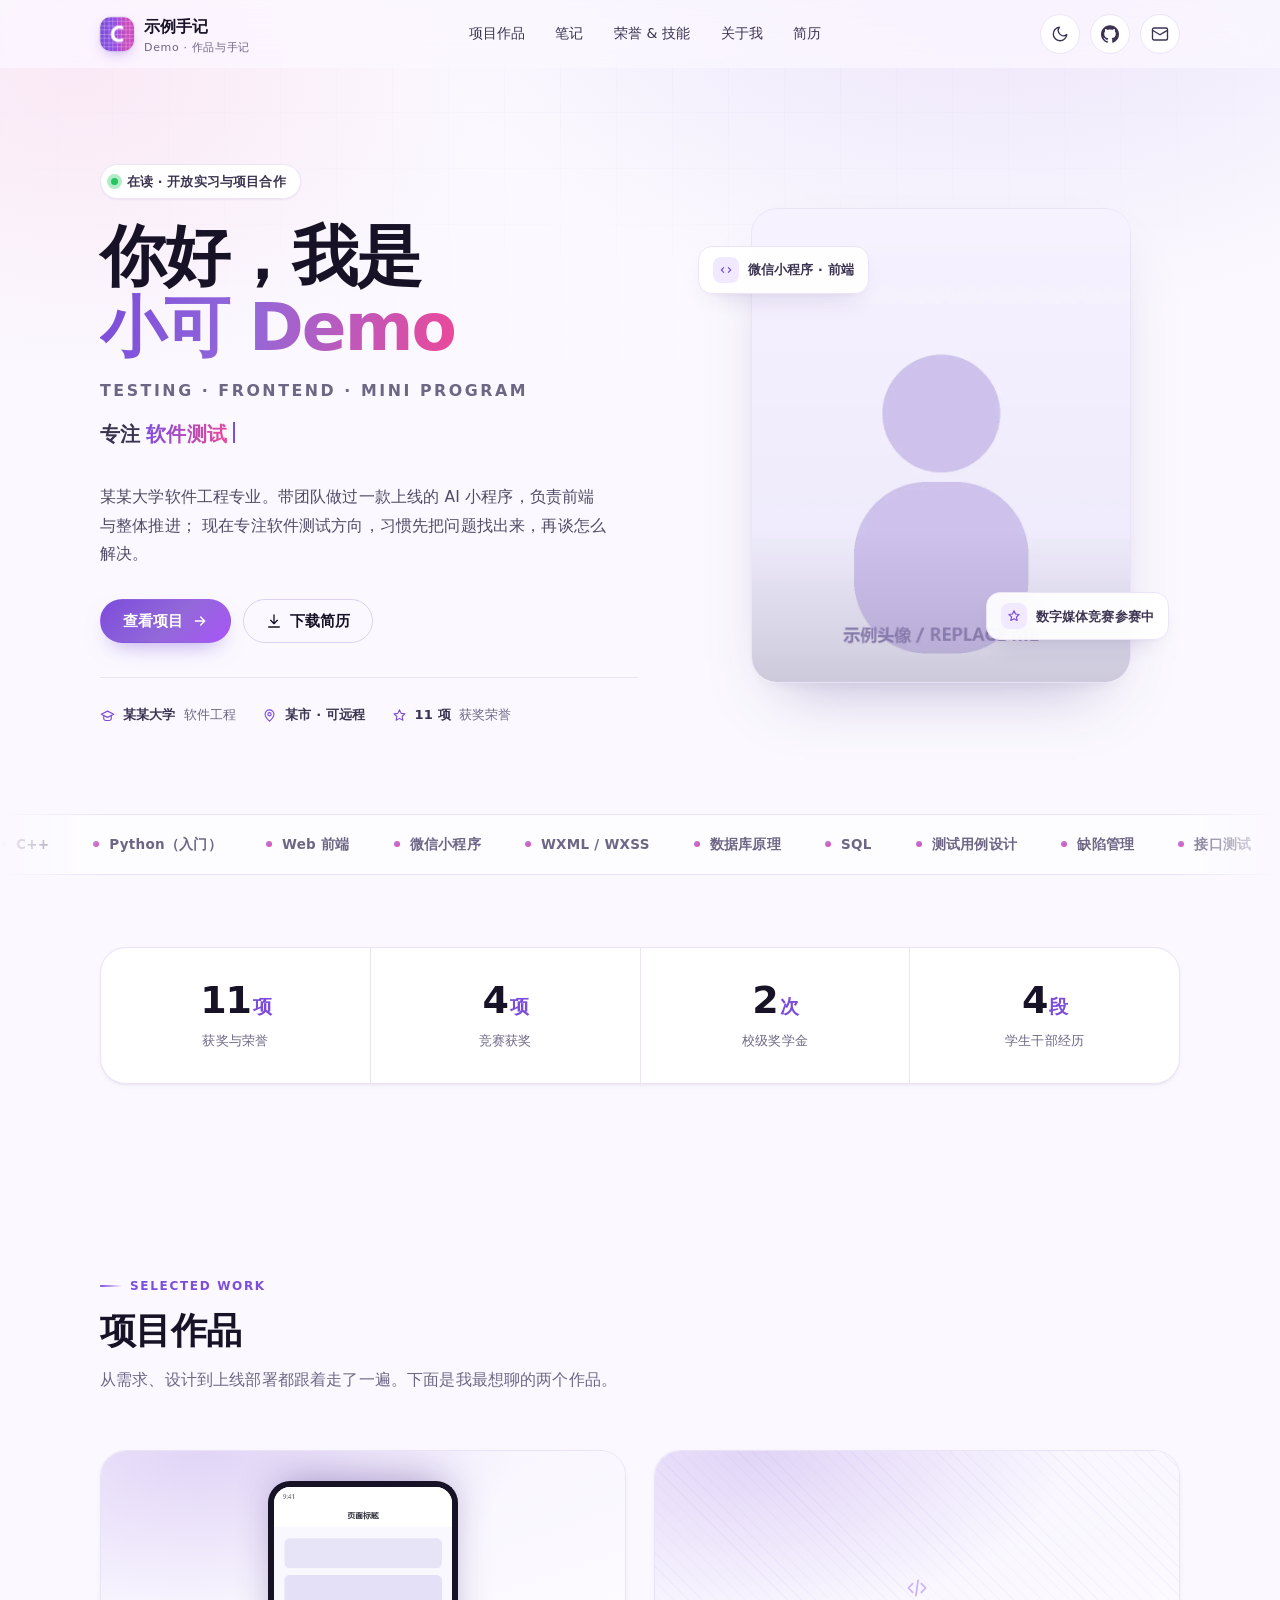
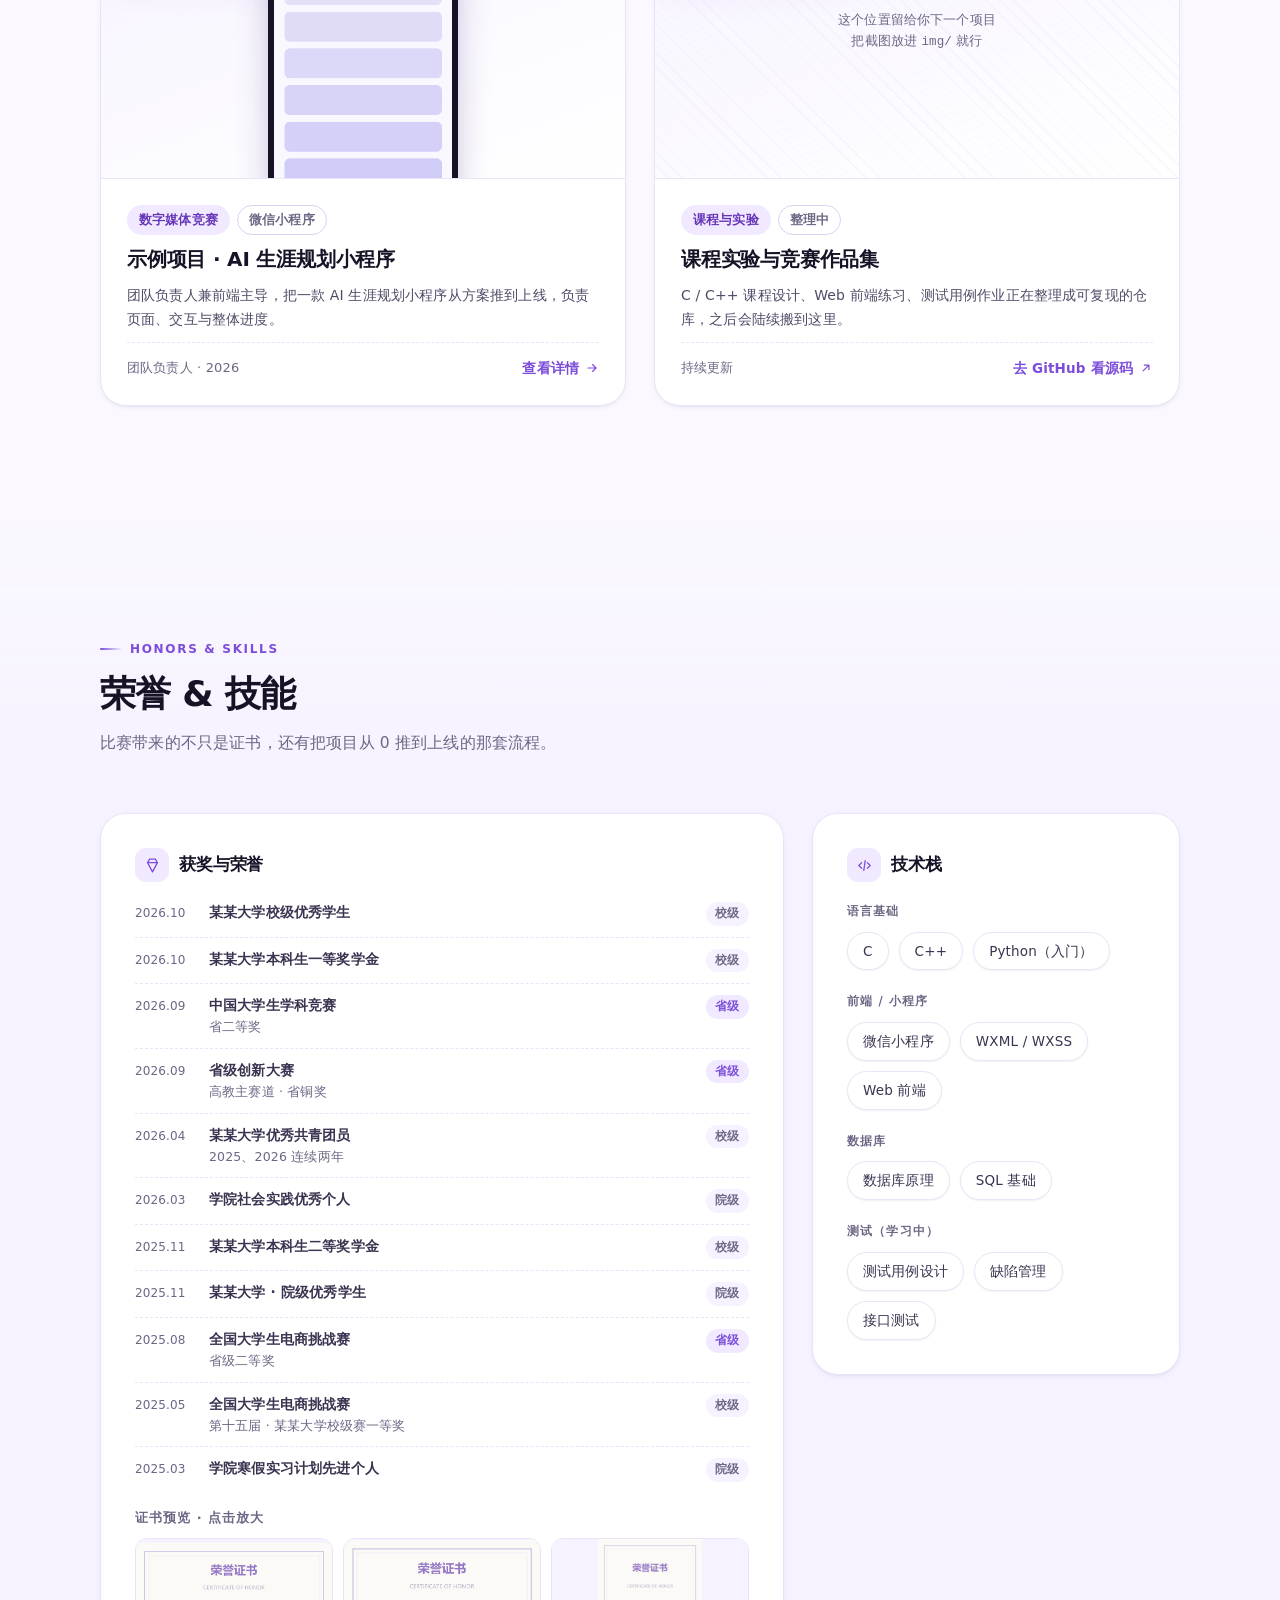
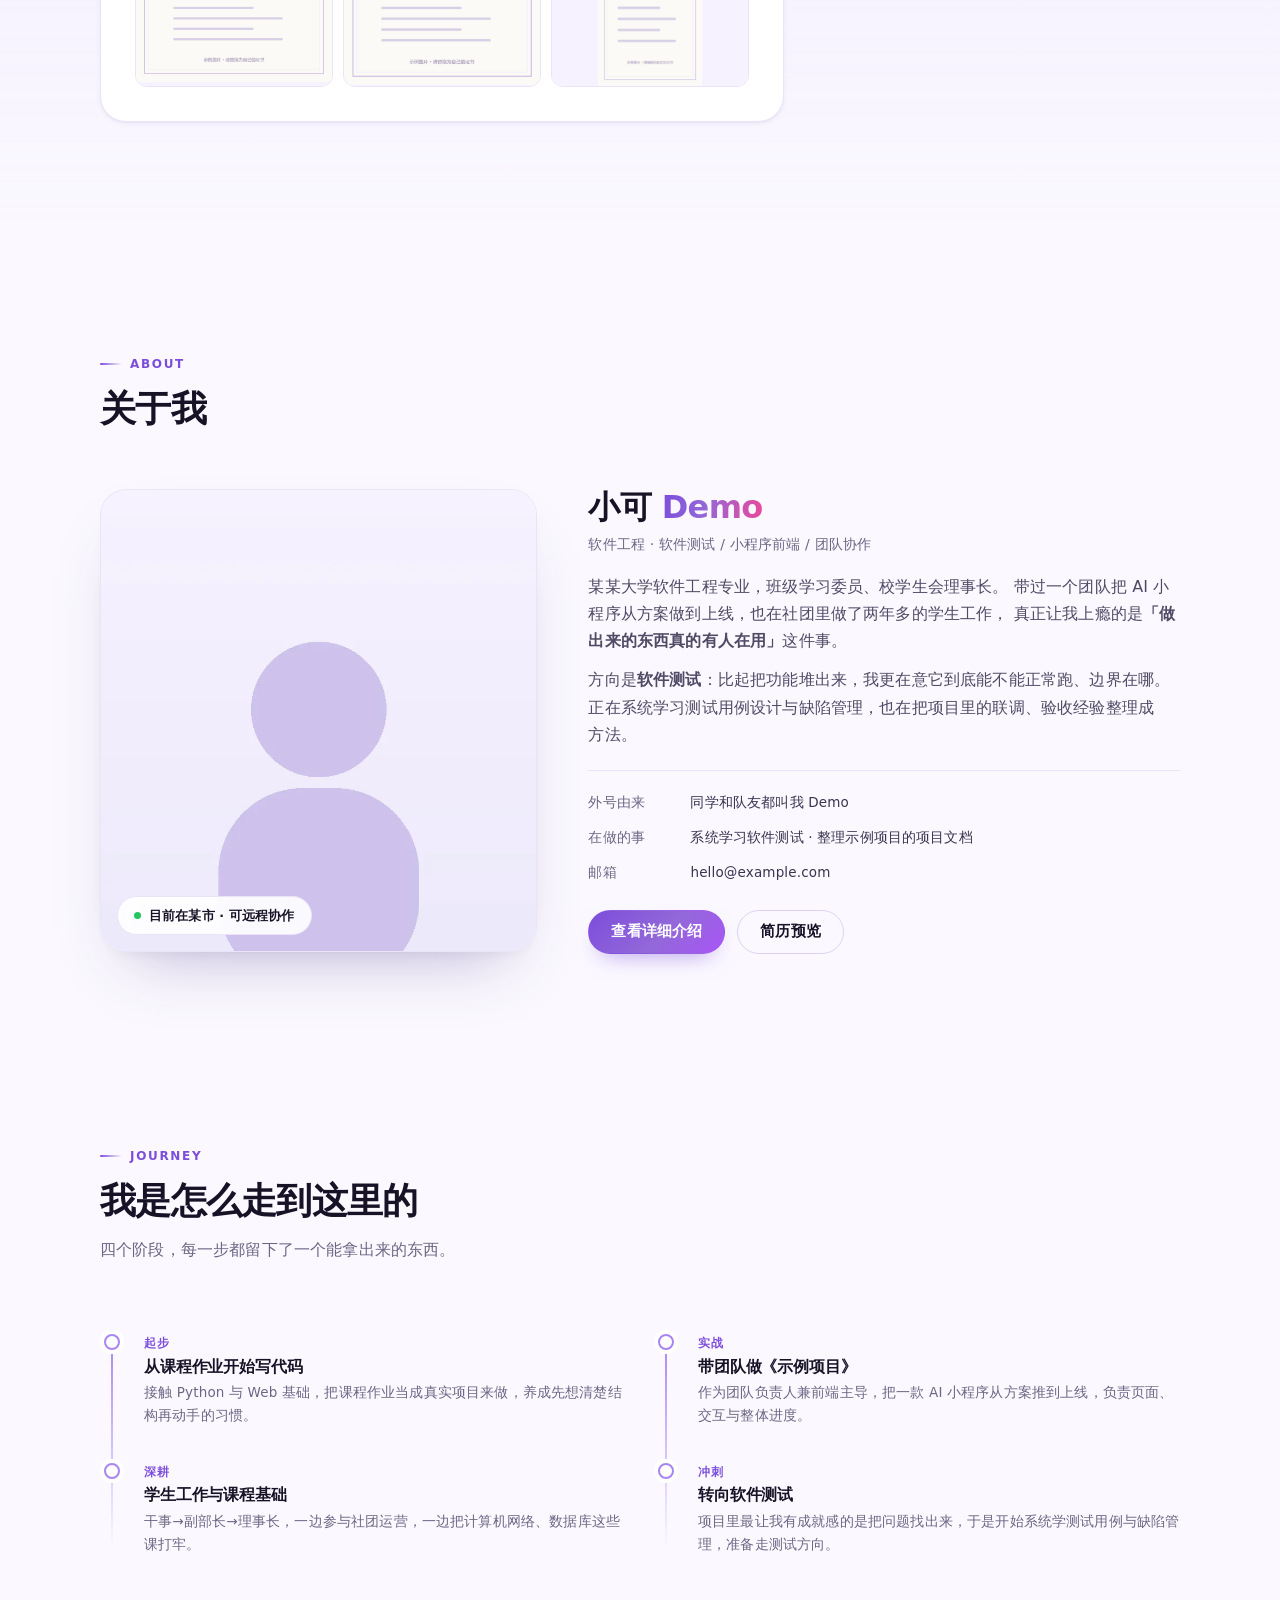
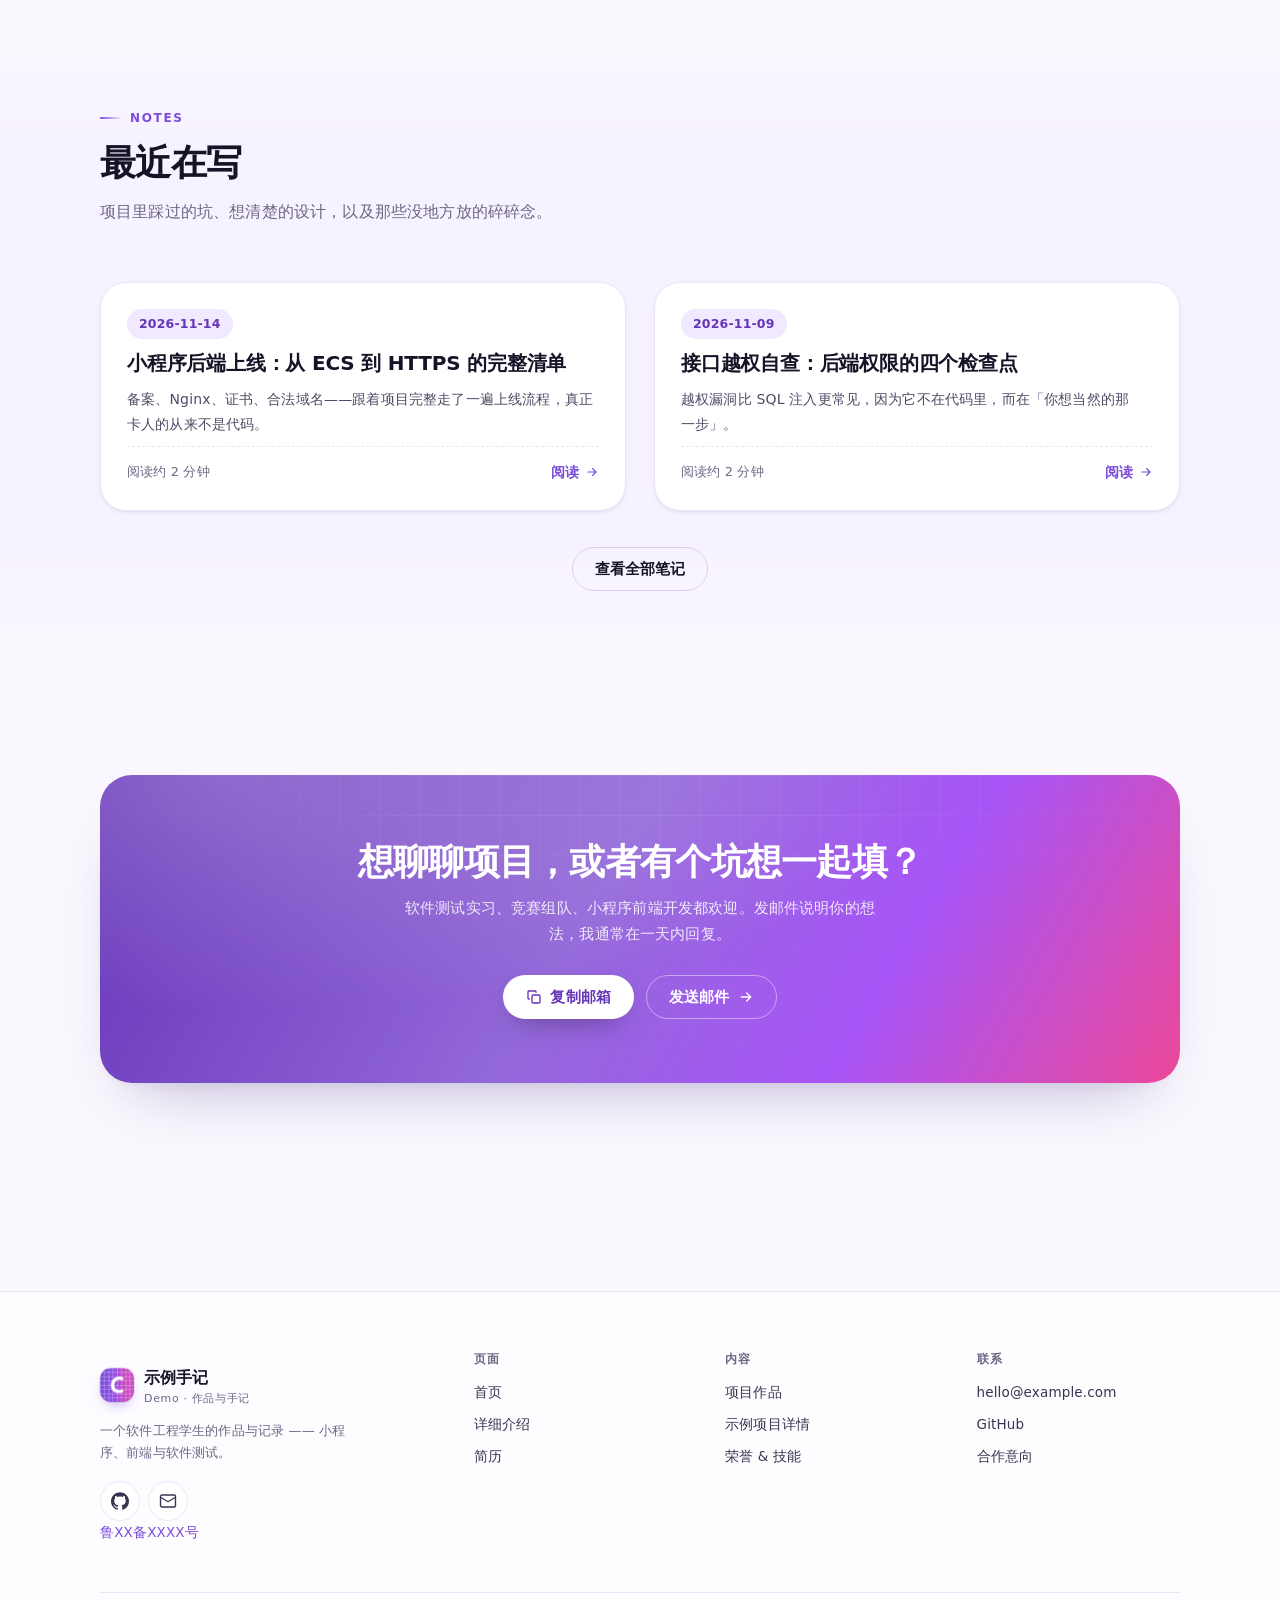
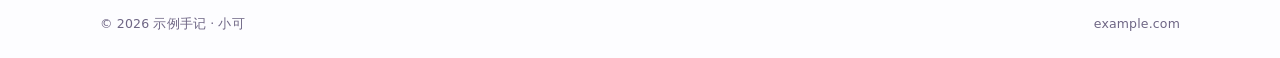
==== commit 896b20df: "docs: README 增加桌面/手机预览截图" ====
--- a/index.html
+++ b/index.html
@@ -659,7 +659,7 @@
             </div>
 
             <!-- 备案号：备案通过后，把下面这行放进 footer__bottom 里并去掉注释-->
-                 <a href="https://beian.miit.gov.cn/" target="_blank" rel="noopener">鲁ICP备2026067296号</a> 
+                 <a href="https://beian.miit.gov.cn/" target="_blank" rel="noopener">鲁XX备XXXX号</a> 
             <div class="footer__bottom">
                 <span>© <span data-year>2026</span> 示例手记 · 小可</span>
                 <span>example.com</span>
